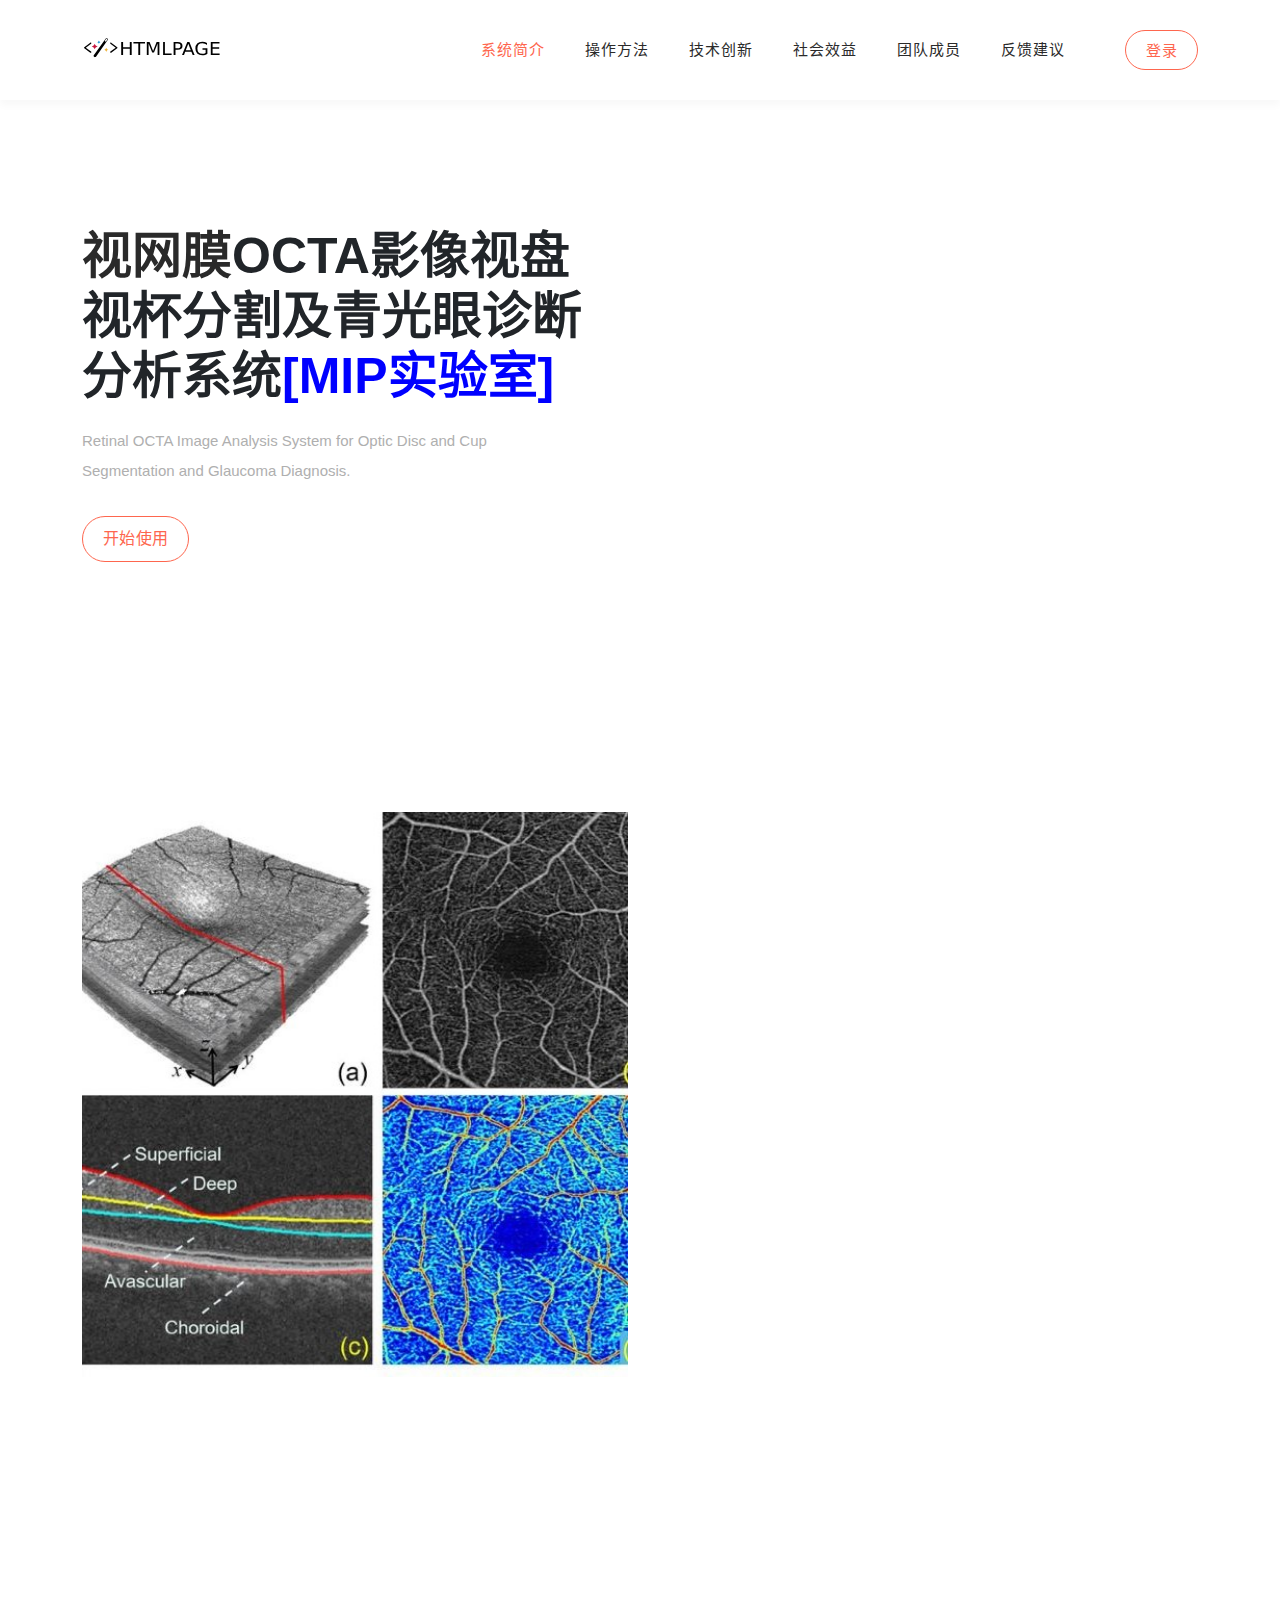
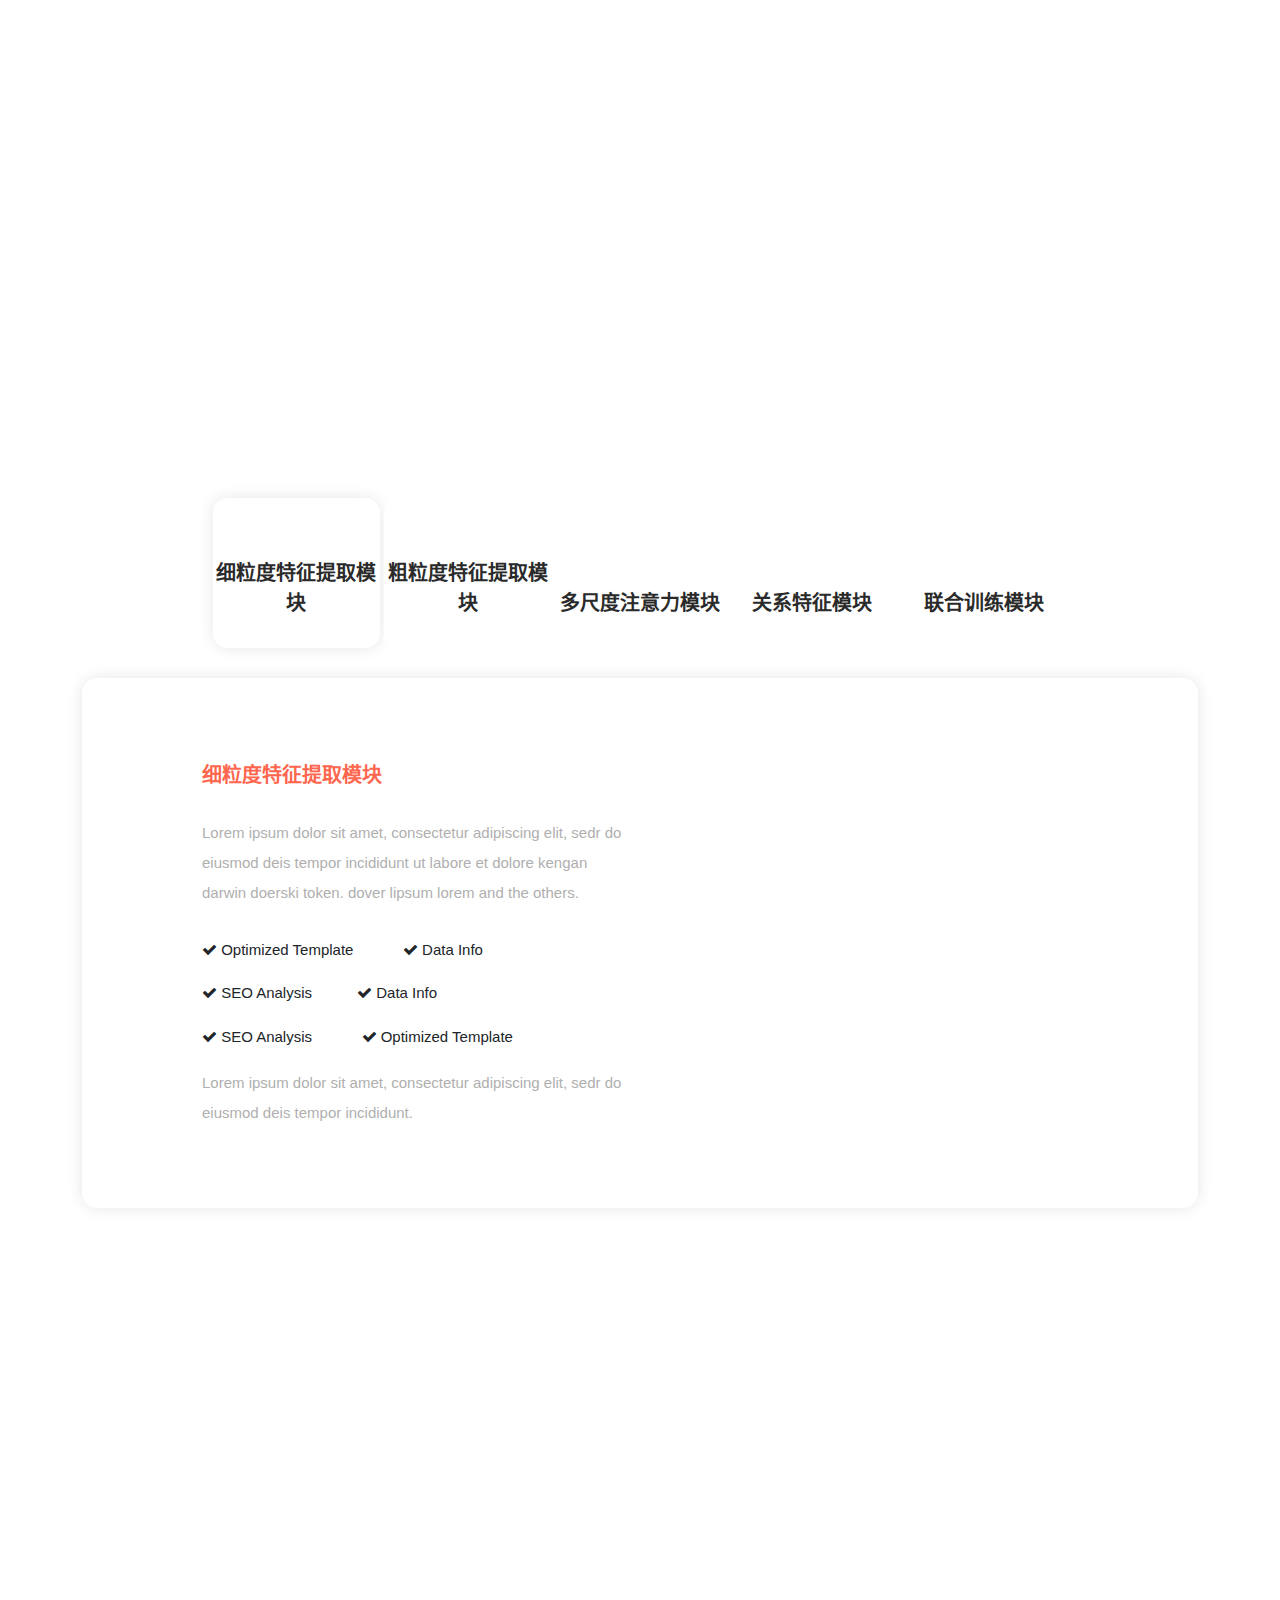
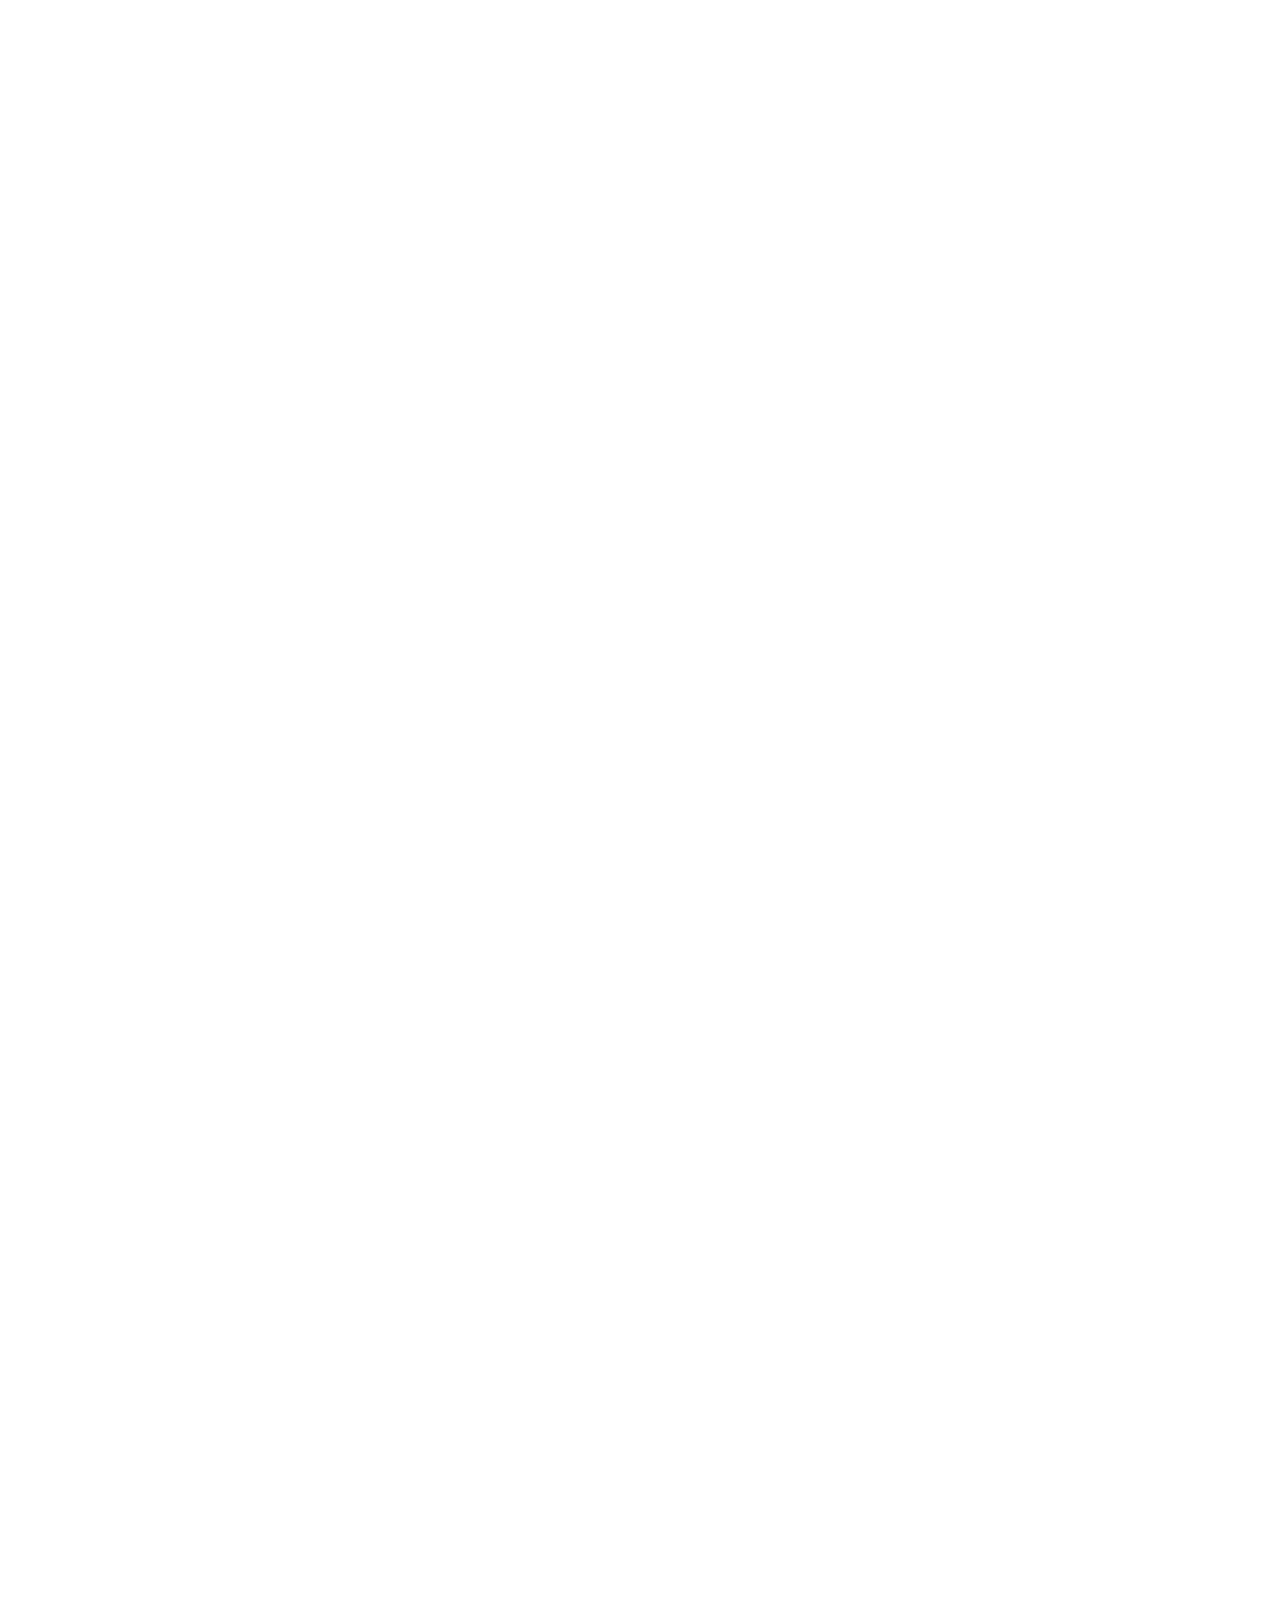
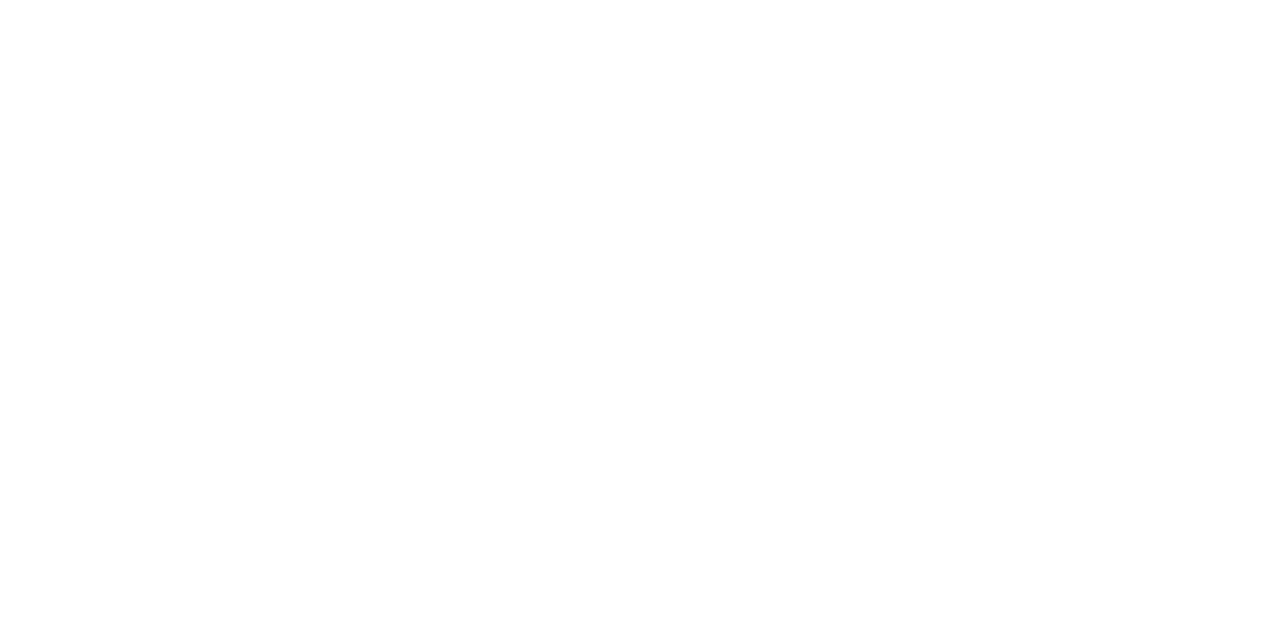
==== index.html @ 8d4969fc "Update index.html" ====
<!doctype html>
<html lang="zh-CN">

  <head>
    <meta charset="utf-8">
    <title>[MIP实验室]</title>
    <link rel="shortcut icon" href="https://htmlpage.cn/favicon.png">
    <style>
      @font-face {
        font-family: Unicons;
        src: url(fonts/Unicons.woff2) format("woff2"), url(fonts/Unicons.woff) format("woff");
        font-weight: 400;
        font-style: normal;
        font-display: block
      }

      @font-face {
        font-family: Custom;
        src: url(fonts/Custom.woff2) format("woff2"), url(fonts/Custom.woff) format("woff");
      }

      .img-mask.mask-1 img {
        -webkit-mask-image: url(img/blob.svg) !important;
        mask-image: url(img/blob.svg) !important;
      }

      .img-mask.mask-2 img {
        -webkit-mask-image: url(img/hex.svg) !important;
        mask-image: url(img/hex.svg) !important;
      }

      .img-mask.mask-3 img {
        -webkit-mask-image: url(img/blob2.svg) !important;
        mask-image: url(img/blob2.svg) !important;
      }
    </style>
    <link rel="stylesheet" href="./css/user-style.css">
  </head>

  <body>

    <body>
      <div>
        <!-- Bootstrap core CSS -->
        <link href="css/bootstrap.min.css" rel="stylesheet" /><!-- Additional CSS Files -->
        <link rel="stylesheet" href="css/fontawesome.css" />
        <link rel="stylesheet" href="css/htmlpage-digimedia-v2.css" />
        <link rel="stylesheet" href="css/animated.css" />
        <link rel="stylesheet" href="css/owl.css" /><!-- ***** Header Area Start ***** -->
        <header data-wow-duration="0.75s" data-wow-delay="0s" class="header-area header-sticky wow slideInDown">
          <div class="container">
            <div class="row">
              <div class="col-12">
                <nav class="main-nav">
                  <!-- ***** Logo Start ***** --><a href="index.html" class="logo"><img src="img/logo-small-svg.svg" alt="医学图像处理" /></a><!-- ***** Logo End ***** -->
                  <!-- ***** Menu Start ***** -->
                  <ul class="nav">
                    <li class="scroll-to-section"><a href="#top" class="active">系统简介</a></li>
                    <li class="scroll-to-section"><a href="#about">操作方法</a></li>
                    <li class="scroll-to-section"><a href="#services">技术创新</a></li>
                    <li class="scroll-to-section"><a href="#portfolio">社会效益</a></li>
                    <li class="scroll-to-section"><a href="#blog">团队成员</a></li>
                    <li class="scroll-to-section"><a href="#contact">反馈建议</a></li>
                    <li class="scroll-to-section">
                      <div class="border-first-button"><a href="#contact">登录</a></div>
                    </li>
                  </ul><a class="menu-trigger"><span>Menu</span></a><!-- ***** Menu End ***** -->
                </nav>
              </div>
            </div>
          </div>
        </header><!-- ***** Header Area End ***** -->
        <div id="top" data-wow-duration="1s" data-wow-delay="0.5s" class="main-banner wow fadeIn">
          <div class="container">
            <div class="row">
              <div class="col-lg-12">
                <div class="row">
                  <div class="col-lg-6 align-self-center">
                    <div data-wow-duration="1s" data-wow-delay="1s" class="left-content show-up header-text wow fadeInLeft">
                      <div class="row">
                        <div class="col-lg-12">
                          <h2>视网膜<span id="iic399j" draggable="true" lang="EN-US" class="c65290">OCTA</span><span id="iubdmb" class="c65308">影像视盘视杯分割及青光眼诊断分析系统<font color="#0000FF">[MIP实验室]</font></span></h2>
                          <p>Retinal OCTA Image Analysis System for Optic Disc and Cup Segmentation and Glaucoma Diagnosis.</p>
                        </div>
                        <div class="col-lg-12">
                          <div class="border-first-button scroll-to-section"><a href="#contact">开始使用</a></div>
                        </div>
                      </div>
                    </div>
                  </div>
                  <div class="col-lg-6">
                    <div data-wow-duration="1s" data-wow-delay="0.5s" class="right-image wow fadeInRight"><img src="https://template-1253409072.cos.ap-guangzhou.myqcloud.com/user-upload-images/4576/645.png" alt="" /></div>
                  </div>
                </div>
              </div>
            </div>
          </div>
        </div>
        <div id="about" class="about section">
          <div class="container">
            <div class="row">
              <div class="col-lg-12">
                <div class="row">
                  <div class="col-lg-6">
                    <div data-wow-duration="1s" data-wow-delay="0.5s" class="about-left-image wow fadeInLeft"><img src="/img/octa.jpg" alt="" /></div>
                  </div>
                  <div data-wow-duration="1s" data-wow-delay="0.5s" class="col-lg-6 align-self-center wow fadeInRight">
                    <div class="about-right-content">
                      <div class="section-heading">
                        <h6>About OCTA</h6>
                        <h4>什么是 <font color="#fe664e">OCTA？</font>
                        </h4>
                        <div class="line-dec"></div>
                      </div>
                      <p>OCTA（光学相干断层扫描血管成像）是一种高分辨率成像技术，用于观察眼部或其他组织的微血管网络。它基于光学相干断层扫描（OCT）技术，通过测量反射光信号的幅度和速度，生成高质量的血管影像，可帮助医生诊断眼部疾病和监测血管病变。</p>
                      <div class="row">
                        <div class="col-lg-4 col-sm-4"></div>
                      </div>
                    </div>
                  </div>
                </div>
              </div>
            </div>
          </div>
        </div>
        <div class="about section">
          <div class="container">
            <div class="row">
              <div class="col-lg-12">
                <div class="row">
                  <div class="col-lg-6">
                    <div data-wow-duration="1s" data-wow-delay="0.5s" class="about-left-image wow fadeInLeft"><img src="https://template-1253409072.cos.ap-guangzhou.myqcloud.com/user-upload-images/4576/2020111614594618.jpg" alt="" /></div>
                  </div>
                  <div data-wow-duration="1s" data-wow-delay="0.5s" class="col-lg-6 align-self-center wow fadeInRight">
                    <div class="about-right-content">
                      <div class="section-heading">
                        <h6>ABOUT GLAUCOMA DIAGNOSIS</h6>
                        <h4></h4>
                        <h4 id="im456s-2" draggable="false" class="gjs-selected">青光眼的危害是什么？</h4>
                        <div class="line-dec"></div>
                      </div>
                      <p>青光眼是一种眼内压升高导致的眼部疾病，可损害视神经，引起视力逐渐丧失。它通常没有明显症状，但如果不及时治疗，可能导致永久性视力损害甚至失明。</p>
                      <div class="row">
                        <div class="col-lg-4 col-sm-4">
                          <div data-wow-duration="1s" data-wow-delay="0s" class="skill-item first-skill-item wow fadeIn">
                            <div data-percentage="90" class="progress"><span class="progress-left"><span class="progress-bar"></span></span><span class="progress-right"><span class="progress-bar"></span></span>
                              <div class="progress-value">
                                <div>
                                  90%<br /><span>视神经损害</span></div>
                              </div>
                            </div>
                          </div>
                        </div>
                        <div class="col-lg-4 col-sm-4">
                          <div data-wow-duration="1s" data-wow-delay="0s" class="skill-item second-skill-item wow fadeIn">
                            <div data-percentage="80" class="progress"><span class="progress-right"><span class="progress-bar"></span></span><span class="progress-left"><span class="progress-bar"></span></span>
                              <div class="progress-value">
                                <div>
                                  80%<br /><span>视野缩小</span></div>
                              </div>
                            </div>
                          </div>
                        </div>
                        <div class="col-lg-4 col-sm-4">
                          <div data-wow-duration="1s" data-wow-delay="0s" class="skill-item third-skill-item wow fadeIn">
                            <div data-percentage="80" class="progress"><span class="progress-left"><span class="progress-bar"></span></span><span class="progress-right"><span class="progress-bar"></span></span>
                              <div class="progress-value">
                                <div>
                                  80%<br /><span>失明</span></div>
                              </div>
                            </div>
                          </div>
                        </div>
                      </div>
                    </div>
                  </div>
                </div>
              </div>
            </div>
          </div>
        </div>
        <div id="services" class="services section">
          <div class="container">
            <div class="row">
              <div class="col-lg-12">
                <div data-wow-duration="1s" data-wow-delay="0.5s" class="section-heading wow fadeInDown">
                  <h6>Project Benefits</h6>
                  <h4>
                    <font color="#111010">系统组成</font>
                  </h4>
                  <div class="line-dec"></div>
                </div>
              </div>
              <div class="col-lg-12">
                <div class="naccs">
                  <div class="grid">
                    <div class="row">
                      <div class="col-lg-12">
                        <div class="menu">
                          <div class="first-thumb active">
                            <div class="thumb"><span class="icon"><img src="images/service-icon-01.png" alt=""/></span>
                              细粒度特征提取模块
                            </div>
                          </div>
                          <div>
                            <div class="thumb"><span class="icon"><img src="images/service-icon-02.png" alt=""/></span>
                              粗粒度特征提取模块
                            </div>
                          </div>
                          <div>
                            <div class="thumb"><span class="icon"><img src="images/service-icon-03.png" alt=""/></span>
                              多尺度注意力模块
                            </div>
                          </div>
                          <div>
                            <div class="thumb"><span class="icon"><img src="images/service-icon-04.png" alt=""/></span>
                              关系特征模块
                            </div>
                          </div>
                          <div class="last-thumb">
                            <div class="thumb"><span class="icon"><img src="images/service-icon-01.png" alt=""/></span>
                              联合训练模块
                            </div>
                          </div>
                        </div>
                      </div>
                      <div class="col-lg-12">
                        <ul class="nacc">
                          <li class="active">
                            <div>
                              <div class="thumb">
                                <div class="row">
                                  <div class="col-lg-6 align-self-center">
                                    <div class="left-text">
                                      <h4>细粒度特征提取模块</h4>
                                      <p>Lorem ipsum dolor sit amet, consectetur adipiscing elit, sedr do eiusmod deis tempor incididunt ut labore et dolore kengan darwin doerski token.
                                        dover lipsum lorem and the others.</p>
                                      <div class="ticks-list"><span><i class="fa fa-check"></i> Optimized Template</span> <span><i class="fa fa-check"></i> Data Info</span> <span><i class="fa fa-check"></i> SEO Analysis</span><span><i class="fa fa-check"></i> Data Info</span> <span><i class="fa fa-check"></i> SEO Analysis</span> <span><i class="fa fa-check"></i> Optimized Template</span></div>
                                      <p>Lorem ipsum dolor sit amet, consectetur adipiscing elit, sedr do eiusmod deis tempor incididunt.</p>
                                    </div>
                                  </div>
                                  <div class="col-lg-6 align-self-center">
                                    <div class="right-image"><img src="images/services-image.jpg" alt="" /></div>
                                  </div>
                                </div>
                              </div>
                            </div>
                          </li>
                          <li>
                            <div>
                              <div class="thumb">
                                <div class="row">
                                  <div class="col-lg-6 align-self-center">
                                    <div class="left-text">
                                      <h4>粗粒度特征提取模块</h4>
                                      <p>Lorem ipsum dolor sit amet, consectetur adipiscing elit, sedr do eiusmod deis tempor incididunt ut labore et dolore kengan darwin doerski token.
                                        dover lipsum lorem and the others.</p>
                                      <div class="ticks-list"><span><i class="fa fa-check"></i> Optimized Template</span> <span><i class="fa fa-check"></i> Data Info</span> <span><i class="fa fa-check"></i> SEO Analysis</span><span><i class="fa fa-check"></i> Data Info</span> <span><i class="fa fa-check"></i> SEO Analysis</span> <span><i class="fa fa-check"></i> Optimized Template</span></div>
                                      <p>Lorem ipsum dolor sit amet, consectetur adipiscing elit, sedr do eiusmod deis tempor incididunt.</p>
                                    </div>
                                  </div>
                                  <div class="col-lg-6 align-self-center">
                                    <div class="right-image"><img src="images/services-image-02.jpg" alt="" /></div>
                                  </div>
                                </div>
                              </div>
                            </div>
                          </li>
                          <li>
                            <div>
                              <div class="thumb">
                                <div class="row">
                                  <div class="col-lg-6 align-self-center">
                                    <div class="left-text">
                                      <h4>多尺度注意力模块</h4>
                                      <p>Lorem ipsum dolor sit amet, consectetur adipiscing elit, sedr do eiusmod deis tempor incididunt ut labore et dolore kengan darwin doerski token.
                                        dover lipsum lorem and the others.</p>
                                      <div class="ticks-list"><span><i class="fa fa-check"></i> Optimized Template</span> <span><i class="fa fa-check"></i> Data Info</span> <span><i class="fa fa-check"></i> SEO Analysis</span><span><i class="fa fa-check"></i> Data Info</span> <span><i class="fa fa-check"></i> SEO Analysis</span> <span><i class="fa fa-check"></i> Optimized Template</span></div>
                                      <p>Lorem ipsum dolor sit amet, consectetur adipiscing elit, sedr do eiusmod deis tempor incididunt.</p>
                                    </div>
                                  </div>
                                  <div class="col-lg-6 align-self-center">
                                    <div class="right-image"><img src="images/services-image-03.jpg" alt="" /></div>
                                  </div>
                                </div>
                              </div>
                            </div>
                          </li>
                          <li>
                            <div>
                              <div class="thumb">
                                <div class="row">
                                  <div class="col-lg-6 align-self-center">
                                    <div class="left-text">
                                      <h4>关系特征模块</h4>
                                      <p>Lorem ipsum dolor sit amet, consectetur adipiscing elit, sedr do eiusmod deis tempor incididunt ut labore et dolore kengan darwin doerski token.
                                        dover lipsum lorem and the others.</p>
                                      <div class="ticks-list"><span><i class="fa fa-check"></i> Optimized Template</span> <span><i class="fa fa-check"></i> Data Info</span> <span><i class="fa fa-check"></i> SEO Analysis</span><span><i class="fa fa-check"></i> Data Info</span> <span><i class="fa fa-check"></i> SEO Analysis</span> <span><i class="fa fa-check"></i> Optimized Template</span></div>
                                      <p>Lorem ipsum dolor sit amet, consectetur adipiscing elit, sedr do eiusmod deis tempor incididunt.</p>
                                    </div>
                                  </div>
                                  <div class="col-lg-6 align-self-center">
                                    <div class="right-image"><img src="images/services-image-04.jpg" alt="" /></div>
                                  </div>
                                </div>
                              </div>
                            </div>
                          </li>
                          <li>
                            <div>
                              <div class="thumb">
                                <div class="row">
                                  <div class="col-lg-6 align-self-center">
                                    <div class="left-text">
                                      <h4>Enjoy &amp; Travel</h4>
                                      <p>Lorem ipsum dolor sit amet, consectetur adipiscing elit, sedr do eiusmod deis tempor incididunt ut labore et dolore kengan darwin doerski token.
                                        dover lipsum lorem and the others.</p>
                                      <div class="ticks-list"><span><i class="fa fa-check"></i> Optimized Template</span> <span><i class="fa fa-check"></i> Data Info</span> <span><i class="fa fa-check"></i> SEO Analysis</span><span><i class="fa fa-check"></i> Data Info</span> <span><i class="fa fa-check"></i> SEO Analysis</span> <span><i class="fa fa-check"></i> Optimized Template</span></div>
                                      <p>Lorem ipsum dolor sit amet, consectetur adipiscing elit, sedr do eiusmod deis tempor incididunt.</p>
                                    </div>
                                  </div>
                                  <div class="col-lg-6 align-self-center">
                                    <div class="right-image"><img src="images/services-image.jpg" alt="" /></div>
                                  </div>
                                </div>
                              </div>
                            </div>
                          </li>
                        </ul>
                      </div>
                    </div>
                  </div>
                </div>
              </div>
            </div>
          </div>
        </div>
        <div id="free-quote" class="free-quote">
          <div class="container">
            <div class="row">
              <div class="col-lg-4 offset-lg-4">
                <div data-wow-duration="1s" data-wow-delay="0.3s" class="section-heading wow fadeIn">
                  <h6>Start testing</h6>
                  <h4>开始检测</h4>
                  <div class="line-dec"></div>
                </div>
              </div>
              <div data-wow-duration="1s" data-wow-delay="0.8s" class="col-lg-8 offset-lg-2 wow fadeIn">
                <form id="search" action="#" method="GET">
                  <div class="row">
                    <div class="col-lg-4 col-sm-4">
                      <fieldset><input type="web" name="web" placeholder="Your website URL..." autocomplete="on" required class="website" /></fieldset>
                    </div>
                    <div class="col-lg-4 col-sm-4">
                      <fieldset></fieldset>
                    </div>
                    <div class="col-lg-4 col-sm-4">
                      <fieldset><button type="submit" class="main-button">确定</button></fieldset>
                    </div>
                  </div>
                </form>
              </div>
            </div>
          </div>
        </div>
        <div id="blog" class="blog">
          <div class="container">
            <div class="row">
              <div data-wow-duration="1s" data-wow-delay="0.3s" class="col-lg-4 offset-lg-4 wow fadeInDown">
                <div class="section-heading">
                  <h6>Project Outcomes:</h6>
                  <h4>项目成果</h4>
                  <h4></h4>
                  <div class="line-dec"></div>
                </div>
              </div>
              <div data-wow-duration="1s" data-wow-delay="0.3s" class="col-lg-6 show-up wow fadeInUp">
                <div class="blog-post">
                  <div class="thumb"><a href="#"><img src="images/blog-post-01.jpg" alt="" /></a></div>
                  <div class="down-content"><span class="category">最佳案例</span><span class="date">03 August 2021</span><a href="#">
                      <h4>Lorem Ipsum Dolor Sit Amet, Consectetur Adelore
                        Eiusmod Tempor Incididunt</h4>
                    </a>
                    <p>Lorem ipsum dolor sit amet, consectetur adipiscing elit, sed doers itii eiumod deis tempor incididunt ut labore.</p><span class="author"><img src="images/author-post.jpg" alt=""/>By: Andrea Mentuzi</span>
                    <div class="border-first-button"><a href="#">了解更多</a></div>
                  </div>
                </div>
              </div>
              <div data-wow-duration="1s" data-wow-delay="0.3s" class="col-lg-6 wow fadeInUp">
                <div class="blog-posts">
                  <div class="row">
                    <div class="col-lg-12">
                      <div class="post-item">
                        <div class="thumb"><a href="#"><img src="images/blog-post-02.jpg" alt="" /></a></div>
                        <div class="right-content"><span class="category">论文</span><span class="date">24 September 2021</span><a href="#">
                            <h4> Fei Ma; Shengbo Wang; Cuixia Dai; Fumin Qi; Jing Meng，A new retinal OCT‐angiography diabetic retinopathy dataset for segmentation and DR grading，Journal of Biophotonics（SCI二区），DOI: 10.1002/jbio.202300052，2023.11 </h4>
                          </a>
                          <p>Lorem ipsum dolor sit amet, cocteturi adipiscing eliterski.</p>
                        </div>
                      </div>
                    </div>
                    <div class="col-lg-12">
                      <div class="post-item">
                        <div class="thumb"><a href="#"><img src="images/blog-post-03.jpg" alt="" /></a></div>
                        <div class="right-content"><span class="category">发明专利</span><span class="date">24 September 2021</span><a href="#">
                            <h4>一种基于标签块和像素空间加权的二值化分割方法，马飞;王升波;李颖;孟静;赵景秀;张元科;程荣花，申请(专利)号：CN202211206973.1</h4>
                          </a>
                          <p>Lorem ipsum dolor sit amet, cocteturi adipiscing eliterski.</p>
                        </div>
                      </div>
                    </div>
                    <div class="col-lg-12">
                      <div class="post-item last-post-item">
                        <div class="thumb"><a href="#"><img src="images/blog-post-04.jpg" alt="" /></a></div>
                        <div class="right-content"><span class="category">软著</span><span class="date">24 September 2021</span><a href="#">
                            <h4>(1)	DR图像管理系统，李思恩，王升波，马飞，登记号：2023SR0830643</h4>
                          </a>
                          <p>Lorem ipsum dolor sit amet, cocteturi adipiscing eliterski.</p>
                        </div>
                      </div>
                    </div>
                  </div>
                </div>
              </div>
            </div>
          </div>
        </div>
        <div id="contact" class="contact-us section">
          <div class="container">
            <div class="row">
              <div class="col-lg-6 offset-lg-3">
                <div data-wow-duration="1s" data-wow-delay="0.5s" class="section-heading wow fadeIn">
                  <h6>Contact Us</h6>
                  <h4>加入我们</h4>
                  <div class="line-dec"></div>
                </div>
              </div>
              <div data-wow-duration="0.5s" data-wow-delay="0.25s" class="col-lg-12 wow fadeInUp">
                <form id="contact-2" action="" method="post">
                  <div class="row">
                    <div class="col-lg-12">
                      <div class="contact-dec"><img src="images/contact-dec-v2.png" alt="" /></div>
                    </div>
                    <div class="col-lg-5">
                      <div id="map" class="c62412">

                      </div>
                    </div>
                    <div class="col-lg-7">
                      <div class="fill-form">
                        <div class="row">
                          <div class="col-lg-4">
                            <div class="info-post">
                              <div class="icon"><img src="images/phone-icon.png" alt="" /><a href="#">010-020-0340</a></div>
                            </div>
                          </div>
                          <div class="col-lg-4">
                            <div class="info-post">
                              <div class="icon"><img src="images/email-icon.png" alt="" /><a href="#">our@email.com</a></div>
                            </div>
                          </div>
                          <div class="col-lg-4">
                            <div class="info-post">
                              <div class="icon"><img src="images/location-icon.png" alt="" /><a href="#">123 Rio de Janeiro</a></div>
                            </div>
                          </div>
                          <div class="col-lg-6">
                            <fieldset><input type="name" name="name" id="name" placeholder="Name" autocomplete="on" required /></fieldset>
                            <fieldset><input type="text" name="email" id="email" pattern="[^ @]*@[^ @]*" placeholder="Your Email" required /></fieldset>
                            <fieldset><input type="subject" name="subject" id="subject" placeholder="Subject" autocomplete="on" /></fieldset>
                          </div>
                          <div class="col-lg-6">
                            <fieldset><textarea name="message" type="text" id="message" placeholder="Message" required class="form-control"></textarea></fieldset>
                          </div>
                          <div class="col-lg-12">
                            <fieldset><button type="submit" id="form-submit" class="main-button">Send Message Now</button></fieldset>
                          </div>
                        </div>
                      </div>
                    </div>
                  </div>
                </form>
              </div>
            </div>
          </div>
        </div>
        <footer>
          <div class="container">
            <div class="row">
              <div class="col-lg-12">
                <p>版权所有©曲阜师范大学<br /></p>
              </div>
            </div>
          </div>
        </footer><!-- Scripts -->
        <script src="https://template-1253409072.cos.ap-guangzhou.myqcloud.com/html-template/htmlpage_568_digimedia/vendor/jquery/jquery.min.js"></script>
        <script src="js/bootstrap.bundle.min.js"></script>
        <script src="js/owl-carousel.js"></script>
        <script src="js/animation.js"></script>
        <script src="js/imagesloaded.js"></script>
        <script src="js/custom.js"></script>
        <script type="text/javascript" src="https://api.map.baidu.com/api?type=webgl&v=1.0&ak=E7Alnx3LcTI1QE3dHSxmlzGXI6RzBUUv"></script>
        <script type="text/javascript">
          setTimeout(() => {
            // GL版命名空间为BMapGL
            // 按住鼠标右键，修改倾斜角和角度
            if (window.BMapGL) {
              var map = new BMapGL.Map("map"); // 创建Map实例
              map.centerAndZoom(new BMapGL.Point(116.280190, 40.049191), 19); // 初始化地图,设置中心点坐标和地图级别
              map.enableScrollWheelZoom(true); //开启鼠标滚轮缩放
              map.setHeading(64.5);
              map.setTilt(73);
            }
          }, 2000)
        </script>
      </div>
    </body>
  </body>
  <html>
---- css/user-style.css ----
* {
    box-sizing: border-box;
}

body {
    margin: 0;
}

* {
    box-sizing: border-box;
}

body {
    margin-top: 0px;
    margin-right: 0px;
    margin-bottom: 0px;
    margin-left: 0px;
    font-family: -apple-system, BlinkMacSystemFont, "Segoe UI", Roboto, "Helvetica Neue", Arial, sans-serif, "Apple Color Emoji", "Segoe UI Emoji", "Segoe UI Symbol";
    font-size: 16px;
}

.fdb-block .text-h1, .fdb-block h1 {
    font-size: 1.75rem;
    margin-bottom: 0.5em;
    margin-top: 0.3em;
    font-weight: 400;
}

.fdb-block .text-h2, .fdb-block h2 {
    font-size: 1rem;
    margin-bottom: 0.5em;
    margin-top: 0.3em;
    font-weight: 400;
}

.fdb-block .text-h3, .fdb-block h3 {
    font-size: 0.875rem;
    margin-bottom: 0.5em;
    margin-top: 0.3em;
    font-weight: 400;
}

.progress-list .progressbar.line {
    height: 8px;
    background-color: rgb(244, 244, 244);
}

.footer-1 .media-container-row {
    padding-top: 10px;
    padding-right: 0px;
    padding-bottom: 10px;
    padding-left: 0px;
    width: 100%;
    color: rgb(122, 122, 122);
}

.footer-1 a {
    color: rgb(255, 255, 255);
    text-decoration-line: none;
    text-decoration-thickness: initial;
    text-decoration-style: initial;
    text-decoration-color: initial;
}

p {
    display: block;
    margin-block-start: 1em;
    margin-block-end: 1em;
    margin-inline-start: 0px;
    margin-inline-end: 0px;
}

.footer-1 .mbr-text {
    font-size: 14px;
    font-family: -apple-system, BlinkMacSystemFont, "Helvetica Neue", Helvetica, Roboto, Arial, "PingFang SC", "Hiragino Sans GB", "Microsoft Yahei", "Microsoft Jhenghei", sans-serif;
}

header {
    background-color: rgb(255, 255, 255);
}

header .navbar-nav a.nav-link {
    color: rgb(119, 119, 119);
}

header .navbar-nav a.nav-link:hover {
    color: rgb(82, 139, 255);
}

header .navbar-nav .active a.nav-link {
    color: rgb(68, 68, 68);
}

header .navbar-toggler-icon {
    background-image: url("data:image/svg+xml;charset=utf8,%3Csvg viewBox='0 0 30 30' xmlns='http://www.w3.org/2000/svg'%3E%3Cpath stroke='rgba(0, 0, 0, 0.5)' stroke-width='2' stroke-linecap='round' stroke-miterlimit='10' d='M4 7h22M4 15h22M4 23h22'/%3E%3C/svg%3E");
}

header.bg-dark .navbar-nav a.nav-link {
    color: rgb(220, 220, 220);
}

header.bg-dark .navbar-nav a.nav-link:hover {
    color: rgb(82, 139, 255);
}

header.bg-dark .navbar-nav .active a.nav-link {
    color: rgb(255, 255, 255);
}

header.bg-dark .navbar-toggler-icon {
    background-image: url("data:image/svg+xml;charset=utf8,%3Csvg viewBox='0 0 32 32' xmlns='http://www.w3.org/2000/svg'%3E%3Cpath stroke='#fff' stroke-width='2' stroke-linecap='round' stroke-miterlimit='10' d='M4 8h24M4 16h24M4 24h24'/%3E%3C/svg%3E");
}

header + header {
    border-top-width: 1px;
    border-top-style: solid;
    border-top-color: rgb(238, 238, 238);
}

#header:not(.sticky-header) #logo a {
    opacity: 0;
    pointer-events: none;
}

.c62412 {
    width: 100%;
    height: 100%;
    overflow-x: hidden;
    overflow-y: hidden;
    margin-top: 0px;
    margin-right: 0px;
    margin-bottom: 0px;
    margin-left: 0px;
    font-family: 微软雅黑;
}

.c65290 {
    color: rgb(33, 37, 41);
    font-family: Roboto, sans-serif;
    text-align: var(--bs-body-text-align);
}

.c65308 {
    color: rgb(33, 37, 41);
    font-family: Roboto, sans-serif;
    text-align: var(--bs-body-text-align);
}
---- css/htmlpage-digimedia-v2.css ----
/*

htmlpage.cn 568 DigiMedia

https://htmlpage.cn/tm-568-digimedia

*/

/* ---------------------------------------------
Table of contents
------------------------------------------------
01. font & reset css
02. reset
03. global styles
04. header
05. banner
06. features
07. testimonials
08. contact
09. footer
10. preloader
11. search
12. portfolio

--------------------------------------------- */
/* 
---------------------------------------------
font & reset css
--------------------------------------------- 
*/
/* 
---------------------------------------------
reset
--------------------------------------------- 
*/
html, body, div, span, applet, object, iframe, h1, h2, h3, h4, h5, h6, p, blockquote, div
pre, a, abbr, acronym, address, big, cite, code, del, dfn, em, font, img, ins, kbd, q,
s, samp, small, strike, strong, sub, sup, tt, var, b, u, i, center, dl, dt, dd, ol, ul, li,
figure, header, nav, section, article, aside, footer, figcaption {
  margin: 0;
  padding: 0;
  border: 0;
  outline: 0;
}

/* clear fix */
.grid:after {
  content: '';
  display: block;
  clear: both;
}

/* ---- .grid-item ---- */

.grid-sizer,
.grid-item {
  width: 50%;
}

.grid-item {
  float: left;
}

.grid-item img {
  display: block;
  max-width: 100%;
}

.clearfix:after {
  content: ".";
  display: block;
  clear: both;
  visibility: hidden;
  line-height: 0;
  height: 0;
}

.clearfix {
  display: inline-block;
}

html[xmlns] .clearfix {
  display: block;
}

* html .clearfix {
  height: 1%;
}

ul, li {
  padding: 0;
  margin: 0;
  list-style: none;
}

header, nav, section, article, aside, footer, hgroup {
  display: block;
}

* {
  box-sizing: border-box;
}

html, body {
  font-family: 'Poppins', sans-serif;
  font-weight: 400;
  background-color: #fff;
  -ms-text-size-adjust: 100%;
  -webkit-font-smoothing: antialiased;
  -moz-osx-font-smoothing: grayscale;
}

a {
  text-decoration: none !important;
}

h1, h2, h3, h4, h5, h6 {
  margin-top: 0px;
  margin-bottom: 0px;
}

ul {
  margin-bottom: 0px;
}

p {
  font-size: 15px;
  line-height: 30px;
  font-weight: 300;
  color: #afafaf;
}

img {
  width: 100%;
  overflow: hidden;
}

/* 
---------------------------------------------
global styles
--------------------------------------------- 
*/
html,
body {
  background: #fff;
  font-family: 'Poppins', sans-serif;
}

::selection {
  background: #fe664e;
  color: #fff !important;
}

::-moz-selection {
  background: #fe664e;
  color: #fff !important;
}

@media (max-width: 991px) {
  html, body {
    overflow-x: hidden;
  }
  .mobile-top-fix {
    margin-top: 30px;
    margin-bottom: 0px;
  }
  .mobile-bottom-fix {
    margin-bottom: 30px;
  }
  .mobile-bottom-fix-big {
    margin-bottom: 60px;
  }
}

.page-section {
  margin-top: 120px;
}

.section-heading {
  position: relative;
  z-index: 2;
}


.section-heading h6 {
  font-size: 15px;
  font-weight: 700;
  color: #fe664e;
  text-transform: uppercase;
  margin-bottom: 15px;
}

.section-heading h4 {
  color: #2a2a2a;
  font-size: 35px;
  font-weight: 700;
  text-transform: capitalize;
  margin-bottom: 25px;
}

.section-heading h4 em {
  font-style: normal;
  color: #fe664e;
}

.section-heading .line-dec {
  width: 50px;
  height: 2px;
  background-color: #fe664e;
}

.border-first-button a {
  display: inline-block !important;
  padding: 10px 20px !important;
  color: #fe664e !important;
  border: 1px solid #fe664e !important;
  border-radius: 23px;
  font-weight: 500 !important;
  letter-spacing: 0.3px !important;
  transition: all .5s;
}

.border-first-button a:hover {
  background-color: #fe664e;
  color: #fff !important;
}



/* 
---------------------------------------------
header
--------------------------------------------- 
*/

.pre-header {
  background-color: #efefef;
  height: 60px;
  padding: 15px 0px;
}

.pre-header ul li {
  display: inline-block;
}

.pre-header ul.info li {
  margin-right: 45px;
}

.pre-header ul.info li a {
  color: #afafaf;
  font-size: 14px;
  transition: all .3s;
}

.pre-header ul.info li a:hover {
  color: #fe664e;
}

.pre-header ul.info li a i {
  font-size: 18px;
  margin-right: 8px;
}

.pre-header ul.social-media {
  text-align: right;
}

.pre-header ul.social-media li {
  margin-left: 5px;
}

.pre-header ul.social-media li a {
  background-color: #afafaf;
  color: #fff;
  display: inline-block;
  width: 30px;
  height: 30px;
  line-height: 30px;
  text-align: center;
  border-radius: 50%;
  font-size: 14px;
  transition: all .3s;
}

.pre-header ul.social-media li a:hover {
  background-color: #fe664e;
}

.background-header {
  background-color: #fff!important;
  height: 80px!important;
  position: fixed!important;
  top: 0px;
  left: 0px;
  right: 0px;
  box-shadow: 0px 5px 8px rgba(0,0,0,0.03);
}

.background-header .logo,
.background-header .main-nav .nav li a {
  color: #fff;
}

.background-header .main-nav .nav li:hover a {
  color: #fe664e;
}

.background-header .nav li a.active {
  position: relative;
  color: #fff;
}

.background-header .nav li a.active:after {
  position: absolute;
  width: 100%;
  height: 1px;
  background-color: #fe664e;
  content: '';
  left: 50%;
  bottom: -20px;
  transform: translateX(-50%);
}

.background-header .nav li:last-child a.active:after {
  background-color: transparent;
}

.header-area {
  background-color: #fff;
  box-shadow: 0px 5px 8px rgba(0,0,0,0.03);
  position: absolute;
  left: 0px;
  right: 0px;
  z-index: 100;
  height: 100px;
  -webkit-transition: all .5s ease 0s;
  -moz-transition: all .5s ease 0s;
  -o-transition: all .5s ease 0s;
  transition: all .5s ease 0s;
}

.header-area .main-nav {
  min-height: 80px;
  background: transparent;
}

.header-area .main-nav .logo {
  float: left;
  -webkit-transition: all 0.3s ease 0s;
  -moz-transition: all 0.3s ease 0s;
  -o-transition: all 0.3s ease 0s;
  transition: all 0.3s ease 0s;
}

.header-area .main-nav .logo {
    float: left;
    -webkit-transition: all 0.3s ease 0s;
    -moz-transition: all 0.3s ease 0s;
    -o-transition: all 0.3s ease 0s;
    transition: all 0.3s ease 0s;
}
.header-area .main-nav .logo img{
  margin-top: 36px;
}

.background-header .main-nav .logo {
  line-height: 80px;
}

.background-header .main-nav .nav {
  margin-top: 20px !important;
}

.header-area .main-nav .nav {
  float: right;
  margin-top: 30px;
  margin-right: 0px;
  background-color: transparent;
  -webkit-transition: all 0.3s ease 0s;
  -moz-transition: all 0.3s ease 0s;
  -o-transition: all 0.3s ease 0s;
  transition: all 0.3s ease 0s;
  position: relative;
  z-index: 999;
}

.header-area .main-nav .nav li {
  padding-left: 20px;
  padding-right: 20px;
}

.header-area .main-nav .nav li:last-child {
  padding-right: 0px;
  padding-left: 40px;
}

.header-area .main-nav .nav li:last-child a ,
.background-header .main-nav .nav li:last-child a {
  padding: 0px 20px !important;
  font-weight: 400;
}

.header-area .main-nav .nav li:last-child a:hover ,
.background-header .main-nav .nav li:last-child a:hover {
  color: #fff !important;
}

.header-area .main-nav .nav li a {
  display: block;
  font-weight: 500;
  font-size: 15px;
  color: #2a2a2a;
  text-transform: capitalize;
  -webkit-transition: all 0.3s ease 0s;
  -moz-transition: all 0.3s ease 0s;
  -o-transition: all 0.3s ease 0s;
  transition: all 0.3s ease 0s;
  height: 40px;
  line-height: 40px;
  border: transparent;
  letter-spacing: 1px;
}

.header-area .main-nav .nav li:hover a,
.header-area .main-nav .nav li a.active {
  color: #fe664e!important;
}

.background-header .main-nav .nav li:hover a,
.background-header .main-nav .nav li a.active {
  color: #fe664e!important;
  opacity: 1;
}

.header-area .main-nav .nav li.submenu {
  position: relative;
  padding-right: 30px;
}

.header-area .main-nav .nav li.submenu:after {
  font-family: FontAwesome;
  content: "\f107";
  font-size: 12px;
  color: #2a2a2a;
  position: absolute;
  right: 18px;
  top: 12px;
}

.background-header .main-nav .nav li.submenu:after {
  color: #2a2a2a;
}

.header-area .main-nav .nav li.submenu ul {
  position: absolute;
  width: 200px;
  box-shadow: 0 2px 28px 0 rgba(0, 0, 0, 0.06);
  overflow: hidden;
  top: 50px;
  opacity: 0;
  transform: translateY(+2em);
  visibility: hidden;
  z-index: -1;
  transition: all 0.3s ease-in-out 0s, visibility 0s linear 0.3s, z-index 0s linear 0.01s;
}

.header-area .main-nav .nav li.submenu ul li {
  margin-left: 0px;
  padding-left: 0px;
  padding-right: 0px;
}

.header-area .main-nav .nav li.submenu ul li a {
  opacity: 1;
  display: block;
  background: #f7f7f7;
  color: #2a2a2a!important;
  padding-left: 20px;
  height: 40px;
  line-height: 40px;
  -webkit-transition: all 0.3s ease 0s;
  -moz-transition: all 0.3s ease 0s;
  -o-transition: all 0.3s ease 0s;
  transition: all 0.3s ease 0s;
  position: relative;
  font-size: 13px;
  font-weight: 400;
  border-bottom: 1px solid #eee;
}

.header-area .main-nav .nav li.submenu ul li a:hover {
  background: #fff;
  color: #fe664e!important;
  padding-left: 25px;
}

.header-area .main-nav .nav li.submenu ul li a:hover:before {
  width: 3px;
}

.header-area .main-nav .nav li.submenu:hover ul {
  visibility: visible;
  opacity: 1;
  z-index: 1;
  transform: translateY(0%);
  transition-delay: 0s, 0s, 0.3s;
}

.header-area .main-nav .menu-trigger {
  cursor: pointer;
  display: block;
  position: absolute;
  top: 33px;
  width: 32px;
  height: 40px;
  text-indent: -9999em;
  z-index: 99;
  right: 40px;
  display: none;
}

.background-header .main-nav .menu-trigger {
  top: 23px;
}

.header-area .main-nav .menu-trigger span,
.header-area .main-nav .menu-trigger span:before,
.header-area .main-nav .menu-trigger span:after {
  -moz-transition: all 0.4s;
  -o-transition: all 0.4s;
  -webkit-transition: all 0.4s;
  transition: all 0.4s;
  background-color: #2a2a2a;
  display: block;
  position: absolute;
  width: 30px;
  height: 2px;
  left: 0;
}

.background-header .main-nav .menu-trigger span,
.background-header .main-nav .menu-trigger span:before,
.background-header .main-nav .menu-trigger span:after {
  background-color: #2a2a2a;
}

.header-area .main-nav .menu-trigger span:before,
.header-area .main-nav .menu-trigger span:after {
  -moz-transition: all 0.4s;
  -o-transition: all 0.4s;
  -webkit-transition: all 0.4s;
  transition: all 0.4s;
  background-color: #2a2a2a;
  display: block;
  position: absolute;
  width: 30px;
  height: 2px;
  left: 0;
  width: 75%;
}

.background-header .main-nav .menu-trigger span:before,
.background-header .main-nav .menu-trigger span:after {
  background-color: #2a2a2a;
}

.header-area .main-nav .menu-trigger span:before,
.header-area .main-nav .menu-trigger span:after {
  content: "";
}

.header-area .main-nav .menu-trigger span {
  top: 16px;
}

.header-area .main-nav .menu-trigger span:before {
  -moz-transform-origin: 33% 100%;
  -ms-transform-origin: 33% 100%;
  -webkit-transform-origin: 33% 100%;
  transform-origin: 33% 100%;
  top: -10px;
  z-index: 10;
}

.header-area .main-nav .menu-trigger span:after {
  -moz-transform-origin: 33% 0;
  -ms-transform-origin: 33% 0;
  -webkit-transform-origin: 33% 0;
  transform-origin: 33% 0;
  top: 10px;
}

.header-area .main-nav .menu-trigger.active span,
.header-area .main-nav .menu-trigger.active span:before,
.header-area .main-nav .menu-trigger.active span:after {
  background-color: transparent;
  width: 100%;
}

.header-area .main-nav .menu-trigger.active span:before {
  -moz-transform: translateY(6px) translateX(1px) rotate(45deg);
  -ms-transform: translateY(6px) translateX(1px) rotate(45deg);
  -webkit-transform: translateY(6px) translateX(1px) rotate(45deg);
  transform: translateY(6px) translateX(1px) rotate(45deg);
  background-color: #2a2a2a;
}

.background-header .main-nav .menu-trigger.active span:before {
  background-color: #2a2a2a;
}

.header-area .main-nav .menu-trigger.active span:after {
  -moz-transform: translateY(-6px) translateX(1px) rotate(-45deg);
  -ms-transform: translateY(-6px) translateX(1px) rotate(-45deg);
  -webkit-transform: translateY(-6px) translateX(1px) rotate(-45deg);
  transform: translateY(-6px) translateX(1px) rotate(-45deg);
  background-color: #2a2a2a;
}

.background-header .main-nav .menu-trigger.active span:after {
  background-color: #2a2a2a;
}

.header-area.header-sticky {
  min-height: 80px;
}

.header-area .nav {
  margin-top: 30px;
}

.header-area.header-sticky .nav li a.active {
  color: #fe664e;
}

@media (max-width: 1200px) {
  .header-area .main-nav .nav li {
    padding-left: 12px;
    padding-right: 12px;
  }
  .header-area .main-nav:before {
    display: none;
  }
}

@media (max-width: 992px) {
  .header-area .main-nav .nav li:last-child  ,
  .background-header .main-nav .nav li:last-child {
    display: none;
  }
  .header-area .main-nav .nav li:nth-child(6),
  .background-header .main-nav .nav li:nth-child(6) {
    padding-right: 0px;
  }
  .background-header .nav li a.active:after {
    display: none;
  }
}

@media (max-width: 767px) {
  .pre-header ul.info li:last-child {
    display: none;
  }
  .background-header .main-nav .nav {
    margin-top: 80px !important;
  }
  .header-area .main-nav .logo {
    color: #1e1e1e;
  }
  .header-area.header-sticky .nav li a:hover,
  .header-area.header-sticky .nav li a.active {
    color: #fe664e!important;
    opacity: 1;
  }
  .header-area.header-sticky .nav li.search-icon a {
    width: 100%;
  }
  .header-area {
    background-color: #fff;
    padding: 0px 15px;
    height: 100px;
    box-shadow: none;
    text-align: center;
    box-shadow: 0px 5px 8px rgba(0,0,0,0.03);
  }
  .header-area .container {
    padding: 0px;
  }
  .header-area .logo {
    margin-left: 30px;
  }
  .header-area .menu-trigger {
    display: block !important;
  }
  .header-area .main-nav {
    overflow: hidden;
  }
  .header-area .main-nav .nav {
    float: none;
    width: 100%;
    display: none;
    -webkit-transition: all 0s ease 0s;
    -moz-transition: all 0s ease 0s;
    -o-transition: all 0s ease 0s;
    transition: all 0s ease 0s;
    margin-left: 0px;
  }
  .background-header .nav {
    margin-top: 80px;
  }
  .header-area .main-nav .nav li:first-child {
    border-top: 1px solid #eee;
  }
  .header-area.header-sticky .nav {
    margin-top: 100px;
  }
  .header-area .main-nav .nav li {
    width: 100%;
    background: #fff;
    border-bottom: 1px solid #e7e7e7;
    padding-left: 0px !important;
    padding-right: 0px !important;
  }
  .header-area .main-nav .nav li a {
    height: 50px !important;
    line-height: 50px !important;
    padding: 0px !important;
    border: none !important;
    background: #f7f7f7 !important;
    color: #191a20 !important;
  }
  .header-area .main-nav .nav li a:hover {
    background: #eee !important;
    color: #fe664e!important;
  }
  .header-area .main-nav .nav li.submenu ul {
    position: relative;
    visibility: inherit;
    opacity: 1;
    z-index: 1;
    transform: translateY(0%);
    transition-delay: 0s, 0s, 0.3s;
    top: 0px;
    width: 100%;
    box-shadow: none;
    height: 0px;
  }
  .header-area .main-nav .nav li.submenu ul li a {
    font-size: 12px;
    font-weight: 400;
  }
  .header-area .main-nav .nav li.submenu ul li a:hover:before {
    width: 0px;
  }
  .header-area .main-nav .nav li.submenu ul.active {
    height: auto !important;
  }
  .header-area .main-nav .nav li.submenu:after {
    color: #3B566E;
    right: 25px;
    font-size: 14px;
    top: 15px;
  }
  .header-area .main-nav .nav li.submenu:hover ul, .header-area .main-nav .nav li.submenu:focus ul {
    height: 0px;
  }
}

@media (min-width: 767px) {
  .header-area .main-nav .nav {
    display: flex !important;
  }
}

/* 
---------------------------------------------
preloader
--------------------------------------------- 
*/

.js-preloader {
    position: fixed;
    top: 0;
    left: 0;
    right: 0;
    bottom: 0;
    background-color: #fff;
    display: -webkit-box;
    display: flex;
    -webkit-box-align: center;
    align-items: center;
    -webkit-box-pack: center;
    justify-content: center;
    opacity: 1;
    visibility: visible;
    z-index: 9999;
    -webkit-transition: opacity 0.25s ease;
    transition: opacity 0.25s ease;
}

.js-preloader.loaded {
    opacity: 0;
    visibility: hidden;
    pointer-events: none;
}

@-webkit-keyframes dot {
    50% {
        -webkit-transform: translateX(96px);
        transform: translateX(96px);
    }
}

@keyframes dot {
    50% {
        -webkit-transform: translateX(96px);
        transform: translateX(96px);
    }
}

@-webkit-keyframes dots {
    50% {
        -webkit-transform: translateX(-31px);
        transform: translateX(-31px);
    }
}

@keyframes dots {
    50% {
        -webkit-transform: translateX(-31px);
        transform: translateX(-31px);
    }
}

.preloader-inner {
    position: relative;
    width: 142px;
    height: 40px;
    background: #fff;
}

.preloader-inner .dot {
    position: absolute;
    width: 16px;
    height: 16px;
    top: 12px;
    left: 15px;
    background: #fe664e;
    border-radius: 50%;
    -webkit-transform: translateX(0);
    transform: translateX(0);
    -webkit-animation: dot 2.8s infinite;
    animation: dot 2.8s infinite;
}

.preloader-inner .dots {
    -webkit-transform: translateX(0);
    transform: translateX(0);
    margin-top: 12px;
    margin-left: 31px;
    -webkit-animation: dots 2.8s infinite;
    animation: dots 2.8s infinite;
}

.preloader-inner .dots span {
    display: block;
    float: left;
    width: 16px;
    height: 16px;
    margin-left: 16px;
    background: #fe664e;
    border-radius: 50%;
}



/* 
---------------------------------------------
Banner Style
--------------------------------------------- 
*/

.main-banner {
  background-repeat: no-repeat;
  background-position: center center;
  background-size: cover;
  padding: 226px 0px 120px 0px;
  position: relative;
  overflow: hidden;
}

.main-banner:after {
  content: '';
  background-image: url(../images/slider-left-dec.jpg);
  background-repeat: no-repeat;
  position: absolute;
  left: 0;
  top: 60px;
  width: 262px;
  height: 625px;
  z-index: 1;
}

.main-banner:before {
  content: '';
  background-image: url(../images/slider-right-dec.jpg);
  background-repeat: no-repeat;
  position: absolute;
  right: 0;
  top: 60px;
  width: 1159px;
  height: 797px;
  z-index: -1;
}

.main-banner .left-content {
  margin-right: 15px;
}

.main-banner .left-content h6 {
  text-transform: capitalize;
  font-size: 20px;
  font-weight: 700;
  color: #fe664e;
  margin-bottom: 15px;
  text-transform: uppercase;
}

.main-banner .left-content h2 {
  z-index: 2;
  position: relative;
  font-weight: 700;
  font-size: 50px;
  color: #2a2a2a;
  margin-bottom: 20px;
}

.main-banner .left-content p {
  margin-bottom: 30px;
  margin-right: 45px;
}

.main-banner .right-image {
  text-align: right;
  position: relative;
  z-index: 20;
}

.main-banner .right-image img {
  max-width: 593px;
}



/* 
---------------------------------------------
About Style
--------------------------------------------- 
*/

#about {
  padding-top: 130px;
}

.about-left-image img {
  margin-right: 45px;
}

.about-right-content p {
  margin-top: 30px;
  margin-bottom: 45px;
}

.skills-content {
  position: relative;
  z-index: 1;
  margin-top: -50px;
  background-color: #f5f5f5;
  border-bottom-right-radius: 50px;
  border-bottom-left-radius: 50px;
  padding: 110px 0px 50px 0px;
}

.skill-item {
  text-align: center;
}

.progress {
  width: 150px;
  height: 150px;
  line-height: 150px;
  background: none;
  margin: 0 auto;
  box-shadow: none;
  position: relative;
}
.progress:after {
  content: "";
  width: 100%;
  height: 100%;
  border-radius: 50%;
  border: 5px solid #fff;
  position: absolute;
  top: 0;
  left: 0;
}
.progress > span {
  width: 50%;
  height: 100%;
  overflow: hidden;
  position: absolute;
  top: 0;
  z-index: 1;
}
.progress .progress-left {
  left: 0;
}
.progress .progress-bar {
  width: 100%;
  height: 100%;
  background: none;
  border-width: 5px;
  border-style: solid;
  position: absolute;
  top: 0;
  border-color: #fd6a54;
}

.first-skill-item .progress .progress-bar {
  border-color: #fe664e;
}

.second-skill-item .progress .progress-bar {
  border-color: #726ae3;
}

.third-skill-item .progress .progress-bar {
  border-color: #f58b56;
}

.progress .progress-left .progress-bar {
  left: 100%;
  border-top-right-radius: 75px;
  border-bottom-right-radius: 75px;
  border-left: 0;
  -webkit-transform-origin: center left;
  transform-origin: center left;
}
.progress .progress-right {
  right: 0;
}
.progress .progress-right .progress-bar {
  left: -100%;
  border-top-left-radius: 75px;
  border-bottom-left-radius: 75px;
  border-right: 0;
  -webkit-transform-origin: center right;
  transform-origin: center right;
}
.progress .progress-value {
  text-align: center;
  color: #2a2a2a;
  display: flex;
  width: 100%;
  border-radius: 50%;
  font-size: 35px;
  text-align: center;
  line-height: 25px;
  align-items: center;
  justify-content: center;
  height: 100%;
  font-weight: 700;
}
.progress .progress-value div {
  margin-top: 10px;
}
.progress .progress-value span {
  font-size: 18px;
  text-transform: none;
  color: #afafaf;
  font-weight: 300;
}

/* This for loop creates the  necessary css animation names 
Due to the split circle of progress-left and progress right, we must use the animations on each side. 
*/
.progress[data-percentage="10"] .progress-right .progress-bar {
  animation: loading-1 1.5s linear forwards;
}
.progress[data-percentage="10"] .progress-left .progress-bar {
  animation: 0;
}

.progress[data-percentage="20"] .progress-right .progress-bar {
  animation: loading-2 1.5s linear forwards;
}
.progress[data-percentage="20"] .progress-left .progress-bar {
  animation: 0;
}

.progress[data-percentage="30"] .progress-right .progress-bar {
  animation: loading-3 1.5s linear forwards;
}
.progress[data-percentage="30"] .progress-left .progress-bar {
  animation: 0;
}

.progress[data-percentage="40"] .progress-right .progress-bar {
  animation: loading-4 1.5s linear forwards;
}
.progress[data-percentage="40"] .progress-left .progress-bar {
  animation: 0;
}

.progress[data-percentage="50"] .progress-right .progress-bar {
  animation: loading-5 1.5s linear forwards;
}
.progress[data-percentage="50"] .progress-left .progress-bar {
  animation: 0;
}

.progress[data-percentage="60"] .progress-right .progress-bar {
  animation: loading-5 1.5s linear forwards;
}
.progress[data-percentage="60"] .progress-left .progress-bar {
  animation: loading-1 1.5s linear forwards 1.5s;
}

.progress[data-percentage="70"] .progress-right .progress-bar {
  animation: loading-5 1.5s linear forwards;
}
.progress[data-percentage="70"] .progress-left .progress-bar {
  animation: loading-2 1.5s linear forwards 1.5s;
}

.progress[data-percentage="80"] .progress-right .progress-bar {
  animation: loading-5 1.5s linear forwards;
}
.progress[data-percentage="80"] .progress-left .progress-bar {
  animation: loading-3 1.5s linear forwards 1.5s;
}

.progress[data-percentage="90"] .progress-right .progress-bar {
  animation: loading-5 1.5s linear forwards;
}
.progress[data-percentage="90"] .progress-left .progress-bar {
  animation: loading-4 1.5s linear forwards 1.5s;
}

.progress[data-percentage="100"] .progress-right .progress-bar {
  animation: loading-5 1.5s linear forwards;
}
.progress[data-percentage="100"] .progress-left .progress-bar {
  animation: loading-5 1.5s linear forwards 1.5s;
}

@keyframes loading-1 {
  0% {
    -webkit-transform: rotate(0deg);
    transform: rotate(0deg);
  }
  100% {
    -webkit-transform: rotate(36);
    transform: rotate(36deg);
  }
}
@keyframes loading-2 {
  0% {
    -webkit-transform: rotate(0deg);
    transform: rotate(0deg);
  }
  100% {
    -webkit-transform: rotate(72);
    transform: rotate(72deg);
  }
}
@keyframes loading-3 {
  0% {
    -webkit-transform: rotate(0deg);
    transform: rotate(0deg);
  }
  100% {
    -webkit-transform: rotate(108);
    transform: rotate(108deg);
  }
}
@keyframes loading-4 {
  0% {
    -webkit-transform: rotate(0deg);
    transform: rotate(0deg);
  }
  100% {
    -webkit-transform: rotate(144);
    transform: rotate(144deg);
  }
}
@keyframes loading-5 {
  0% {
    -webkit-transform: rotate(0deg);
    transform: rotate(0deg);
  }
  100% {
    -webkit-transform: rotate(180);
    transform: rotate(180deg);
  }
}
.progress {
  margin-bottom: 1em;
}

/* 
---------------------------------------------
Services Style
--------------------------------------------- 
*/

.services {
  padding-top: 130px;
  position: relative;
}

.services:after {
  content: '';
  background-image: url(../images/services-left-dec.jpg);
  background-repeat: no-repeat;
  position: absolute;
  left: 0;
  top: 0px;
  width: 786px;
  height: 1217px;
  z-index: 0;
}

.services:before {
  content: '';
  background-image: url(../images/services-right-dec.jpg);
  background-repeat: no-repeat;
  position: absolute;
  right: 0;
  top: 400px;
  width: 161px;
  height: 413px;
  z-index: 0;
}

.services .section-heading {
  text-align: center;
  margin-bottom: 80px;
}

.services .section-heading .line-dec {
  margin: 0 auto;
}

.services .naccs {
  position: relative;
  z-index: 1;
}

.services .icon {
  display: block;
  text-align: center;
  margin: 0 auto;
}

.services .naccs .menu div h4 {
  color: #fff;
  font-size: 15px;
  font-weight: 400;
  width: 100%;
}

.services .icon img {
  margin-bottom: 10px;
  max-width: 60px;
  min-width: 60px;
}

.services .naccs .menu {
  text-align: center;
  margin-bottom: 30px;
}

.services .naccs .menu div {
  color: #2a2a2a;
  margin: 0px;
  width: 15%;
  font-size: 20px;
  font-weight: 700;
  display: inline-block;
  text-align: center;
  cursor: pointer;
  position: relative;
  border-radius: 15px;
  transition: 1s all cubic-bezier(0.075, 0.82, 0.165, 1);
}

.services .naccs .menu div .thumb {
  display: inline-block;
  width: 100%;
  padding: 30px 0px;
  background-color: #fff;
}

.services .naccs .menu div.active {
  box-shadow: 0px 0px 15px rgba(0,0,0,0.1);
}

.services ul.nacc {
  height: 100% !important;
  position: relative;
  min-height: 100%;
  list-style: none;
  margin: 0;
  padding: 0;
  transition: 0.5s all cubic-bezier(0.075, 0.82, 0.165, 1);
}

.services ul.nacc li {
  opacity: 0;
  transform: translateX(-50px);
  position: absolute;
  list-style: none;
  transition: 1s all cubic-bezier(0.075, 0.82, 0.165, 1);
}

.services ul.nacc li.active {
  transition-delay: 0.3s;
  position: relative;
  z-index: 2;
  opacity: 1;
  transform: translateX(0px);
  box-shadow: 0px 0px 15px rgba(0,0,0,0.1);
  background-color: #fff;
  border-radius: 15px;
  padding: 80px 120px 50px 120px;
}

.services ul.nacc li {
  width: 100%;
}

.services ul.nacc li .right-image img {
  max-width: 420px;
  float: right;
}

.services .nacc .thumb h4 {
  color: #2a2a2a;
  font-size: 20px;
  font-weight: 700;
  line-height: 35px;
  margin-bottom: 25px;
}

.services .nacc .thumb .main-white-button {
  text-align: right;
  margin-top: 40px;
}

.services .nacc .thumb .main-white-button a {
  background-color: #8d99af;
  color: #fff;
}

.services .nacc .thumb .main-white-button a i {
  background-color: #fff;
  color: #8d99af;
}

.services .left-text h4 {
  font-size: 20px;
  font-weight: 700;
  color: #fe664e !important;
}

.services .left-text p {
  margin-bottom: 30px;
}

.nacc .ticks-list span {
  display: inline-block;
  opacity: 1;
  margin-right: 45px;
  margin-bottom: 20px;
  font-size: 15px;
  font-weight: 400;
}



/* 
---------------------------------------------
Free Quote
--------------------------------------------- 
*/

.free-quote {
  background-image: url(../images/quote-bg-v2.jpg);
  background-repeat: no-repeat;
  background-position: center center;
  background-size: cover;
  padding: 120px 0px;
  text-align: center;
  position: relative;
  z-index: 2;
  margin-top: 130px;
}

.free-quote .section-heading {
  margin-bottom: 60px;
}

.free-quote .section-heading h6,
.free-quote .section-heading h4 {
  color: #fff;
}

.free-quote .section-heading .line-dec {
  margin: 0 auto;
  background-color: #fff;
}

.free-quote form {
  background-color: #fff;
  display: inline-block;
  width: 100%;
  min-height: 80px;
  border-radius: 40px;
  position: relative;
  z-index: 1;
}

.free-quote form input {
  width: 100%;
  margin-top: 20px;
  margin-left: 30px;
  color: #afafaf;
  font-weight: 400;
  font-size: 15px;
  height: 40px;
  background-color: transparent;
  border-bottom: 1px solid #eee;
  border-top: none;
  border-left: none;
  border-right: none;
  position: relative;
  z-index: 2;
  outline: none;
}

.free-quote form button {
  width: 100%;
  height: 80px;
  border-top-right-radius: 40px;
  border-bottom-right-radius: 40px;
  outline: none;
  border: none;
  margin-left: 30px;
  background-color: #fe664e;
  font-size: 15px;
  color: #fff;
}


/* 
---------------------------------------------
Portfolio
--------------------------------------------- 
*/

.our-portfolio {
  padding-top: 130px;
  overflow: hidden;
  position: relative;
}

.our-portfolio:before {
  content: '';
  background-image: url(../images/portfolio-right-dec.jpg);
  background-repeat: no-repeat;
  position: absolute;
  right: 0;
  top: 0px;
  width: 414px;
  height: 861px;
  z-index: 1;
}

.our-portfolio:after {
  content: '';
  background-image: url(../images/portfolio-left-dec.jpg);
  background-repeat: no-repeat;
  position: absolute;
  left: 0;
  top: 0px;
  width: 677px;
  height: 759px;
  z-index: 1;
}

.our-portfolio .section-heading {
  margin-bottom: 80px;
}

.our-portfolio .container-fluid {
  padding-right: 15px;
  padding-left: 15px;
  position: relative;
  z-index: 2;
}

.our-portfolio .item {
  position: relative;
  z-index: 222;
}

.portfolio-item {
  border-radius: 25px;
  box-shadow: 0px 0px 15px rgba(0,0,0,0.1);
  margin: 15px;
}

.portfolio-item .thumb {
  position: relative;
  border-radius: 50px;
}

.portfolio-item:hover .down-content h4,
.portfolio-item:hover .down-content span {
  color: #fe664e;
}

.portfolio-item .thumb img {
  border-top-right-radius: 23px;
  border-top-left-radius: 23px;
  overflow: hidden;
}

.portfolio-item .down-content {
  background-color: #fff;
  text-align: center;
  padding: 18px 0px;
  border-bottom-right-radius: 23px;
  border-bottom-left-radius: 23px;
}

.portfolio-item .down-content h4 {
  font-size: 20px;
  font-weight: 700;
  color: #2a2a2a;
  margin-bottom: 8px;
  transition: all .3s;
}

.portfolio-item .down-content span {
  font-size: 15px;
  color: #afafaf;
  transition: all .3s;
}

.our-portfolio .owl-nav {
  display: inline-block!important;
  position: absolute;
  top: -125px;
  right: 15%;
  max-width: 1320px;
}

.our-portfolio .owl-nav .owl-next {
  margin-left: 10px;
}

.our-portfolio .owl-nav span {
  width: 46px;
  height: 46px;
  display: inline-block;
  text-align: center;
  line-height: 46px;
  font-size: 30px;
  background-color: #eee;
  border-radius: 50%;
  color: #fff;
  transition: all 0.5s;
}

.our-portfolio .owl-nav span:hover {
  color: #fff;
  background-color: #fe664e;
}


/* 
---------------------------------------------
Blog
--------------------------------------------- 
*/

.blog:before {
  content: '';
  background-image: url(../images/blog-left-dec.jpg);
  background-repeat: no-repeat;
  position: absolute;
  left: 0;
  top: 0px;
  width: 961px;
  height: 1020px;
  z-index: 0;
}

.blog {
  position: relative;
  padding-top: 130px;
}

.blog .section-heading {
  text-align: center;
  margin-bottom: 80px;
}

.blog .section-heading .line-dec {
  margin: 0 auto;
}

.blog-post {
  box-shadow: 0px 0px 15px rgba(0,0,0,0.1);
  border-radius: 25px;
}

.show-up {
  position: relative;
  z-index: 200;
}

.blog-post .thumb img {
  border-top-right-radius: 23px;
  border-top-left-radius: 23px;
}

.blog-post .down-content {
  border-bottom-right-radius: 23px;
  border-bottom-left-radius: 23px;
  background-color: #fff;
  padding: 30px;
}

.blog-post .down-content span.category {
  font-size: 15px;
  color: #fff;
  padding: 8px 12px;
  background-color: #fe664e;
  border-radius: 18px;
  display: inline-block;
}

.blog-post .down-content span.date {
  font-size: 15px;
  color: #afafaf;
  text-align: right;
  float: right;
  margin-top: 4px;
}

.blog-post .down-content h4 {
  font-size: 20px;
  font-weight: 700;
  color: #2a2a2a;
  margin-top: 20px;
  margin-bottom: 20px;
  line-height: 30px;
}

.blog-post .down-content p {
  margin-bottom: 30px;
}

.blog-post .down-content span.author {
  font-size: 15px;
  color: #2a2a2a;
}

.blog-post .down-content span.author img {
  max-width: 56px;
  border-radius: 50%;
  margin-right: 15px;
}

.blog-post .down-content .border-first-button {
  display: inline-block;
  float: right;
}

.blog-posts {
  margin-left: 30px;
}

.post-item {
  margin-bottom: 62px;
}

.last-post-item {
  margin-bottom: 0px;
}

.post-item .thumb {
  display: inline-block;
  float: left;
  margin-right: 30px;
}

.post-item .thumb img {
  border-radius: 23px;
  display: inline-block;
}

.post-item .right-content {
  padding-top: 20px;
}

.post-item .right-content span.category {
  font-size: 15px;
  color: #fff;
  padding: 8px 12px;
  background-color: #fe664e;
  border-radius: 18px;
  display: inline-block;
}

.post-item .right-content span.date {
  font-size: 15px;
  color: #afafaf;
  text-align: right;
  float: right;
  margin-top: 4px;
}

.post-item .right-content h4 {
  font-size: 20px;
  font-weight: 700;
  color: #2a2a2a;
  margin-top: 20px;
  margin-bottom: 20px;
  line-height: 30px;
}


/* 
---------------------------------------------
contact
--------------------------------------------- 
*/

.contact-us {
  padding-top: 130px;
}

.contact-us .section-heading .line-dec {
  margin: 0 auto;
}

.contact-us .section-heading {
  text-align: center;
  margin-bottom: 80px;
}


form#contact:before {
  background-image: url(../images/contact-top-right-v2.png);
  position: absolute;
  right: 0;
  top: 0;
  width: 726px;
  height: 78px;
  background-repeat: no-repeat;
  content: '';
  z-index: 1;
}

.contact-dec img {
  max-width: 224px;
  position: absolute;
  right: 25px;
  top: -242px;
}

form#contact:after {
  background-image: url(../images/contact-bottom-right-v2.png);
  position: absolute;
  right: 0;
  bottom: 0;
  width: 532px;
  height: 106px;
  background-repeat: no-repeat;
  content: '';
  z-index: 1;
}

form#contact {
  box-shadow: 0px 0px 15px rgba(0,0,0,0.1);
  position: relative;
  background-color: #fff;
  border-radius: 23px;
  text-align: center;
}

form#contact #map iframe {
  border-top-left-radius: 23px;
  border-bottom-left-radius: 23px;
  margin-bottom: -7px;
  position: relative;
  z-index: 2;
}

.fill-form {
  padding: 80px 60px 80px 30px;
}

.fill-form .info-post {
  margin-bottom: 20px;
}

.fill-form .icon {
  text-align: center;
  box-shadow: 0px 0px 15px rgba(0,0,0,0.1);
  border-radius: 23px;
  padding: 25px 15px;
}

.fill-form .icon img {
  max-width: 60px;
  display: block;
  margin: 0 auto;
}

.fill-form .icon a {
  margin-top: 15px;
  display: inline-block;
  font-size: 15px;
  font-weight: 500;
  color: #2a2a2a;
  transition: all .3s;
}

.fill-form .icon:hover a {
  color: #fe664e;
}

form#contact input {
  width: 100%;
  height: 46px;
  background-color: transparent;
  border: 1px solid #eee;
  outline: none;
  font-size: 15px;
  font-weight: 300;
  color: #2a2a2a;
  padding: 0px 20px;
  border-radius: 23px;
  margin-top: 30px;
}

form#contact input::placeholder {
  color: #aaa;
}

form#contact textarea {
  width: 100%;
  min-width: 100%;
  max-width: 100%;
  max-height: 200px;
  min-height: 200px;
  height: 200px;
  border-radius: 23px;
  background-color: transparent;
  border: 1px solid #eee;
  outline: none;
  font-size: 15px;
  font-weight: 300;
  color: #2a2a2a;
  padding: 15px 20px;
  margin-top: 30px;
}

form#contact textarea::placeholder {
  color: #aaa;
}

form#contact button {
  display: inline-block;
  background-color: #fff;
  font-size: 15px;
  font-weight: 400;
  color: #fe664e;
  margin-top: 30px;
  width: 100%;
  text-transform: capitalize;
  padding: 12px 25px;
  border-radius: 23px;
  letter-spacing: 0.25px;
  border: 1px solid #fe664e;
  transition: all .3s;
  outline: none;
}

form#contact button:hover {
  background-color: #fe664e!important;
  color: #fff!important;
}

/* 
---------------------------------------------
Footer Style
--------------------------------------------- 
*/

footer {
  background-image: url(../images/footer-bg-v2.jpg);
  background-position: center center;
  background-repeat: no-repeat;
  background-size: cover;
  margin-top: 130px;
}

footer p {
  text-align: center;
  margin: 20px 0px;
  color: #fff;
}

footer p a {
  color: #fff;
  transition: all .5s;
}

/* 
---------------------------------------------
responsive
--------------------------------------------- 
*/

@media (max-width: 1200px) {
  .header-area .main-nav .logo h4 {
    font-size: 24px;
  }
  .header-area .main-nav .logo h4 img {
    max-width: 25px;
    margin-left: 0px;
  }
  .header-area .main-nav .nav li:last-child {
    padding-left: 20px;
  }
}

@media (max-width: 992px) {
  form#contact {
    overflow: hidden;
  }
  .header-area .main-nav .logo h4 {
    font-size: 20px;
  }
  .main-banner .left-content {
    margin-right: 0px;
  }
  .main-banner {
    text-align: center;
    padding: 226px 0px 30px 0px;
  }
  .main-banner:before {
    display: none;
  }
  .main-banner .right-image {
    margin: 30px auto 0px auto;
    text-align: center;
  }
  .features-item {
    margin-bottom: 45px;
  }
  .last-features-item,
  .last-skill-item {
    margin-bottom: 0px !important;
  }
  .skill-item {
    margin-bottom: 30px;
  }
  .about-left-image img {
    margin-right: 0px;
    margin-bottom: 45px;;
  }
  .services .naccs .menu div {
    font-size: 15px;
    font-weight: 500;
  }
  .service-item {
    text-align: center;
  }
  .service-item .icon {
    margin-top: 0px;
    margin-bottom: 30px;
  }
  .about-us .left-image {
    margin-right: 30px;
    margin-left: 30px;
    margin-bottom: 45px;
  }
  .blog-posts {
    margin-left: 0px;
    margin-top: 30px;
  }
  .post-item {
    margin-bottom: 70px;
  }
  .our-portfolio .owl-nav {
    display: none !important;
  }
  .contact-info {
    margin-top: 60px;
  }
  form#contact {
    padding: 45px;
  }
}

@media (max-width: 767px) {
  .header-area .main-nav .logo h4 {
    font-size: 30px;
  }
  .header-area .main-nav .logo h4 img {
    max-width: 30px;
    margin-left: 5px;
  }
  .main-banner .info-stat {
    margin-bottom: 15px;
  }
  .service-item {
    text-align: center;
    padding: 30px;
  }
  .service-item .icon {
    float: none;
    margin-right: 0px;
    margin-bottom: 15px;
  }
  .service-item .right-content {
    display: inline-block;
  }
  .services .naccs .menu div .thumb {
    padding: 5px;
  }
  .services .icon img {
    margin: 0px;
  }
  .services ul.nacc li.active {
    padding: 45px;
  }
  .services .naccs .menu div  {
    font-size: 0px;
  }
  .services ul.nacc li .right-image img {
    float: none;
  }
  .our-portfolio .section-heading,
  .about-us .section-heading,
  .about-us .about-item,
  .about-us p,
  .about-us .main-green-button {
    text-align: center;
  }
  .our-portfolio .section-heading .line-dec {
    margin: 0 auto;
  }
  .our-services .section-heading {
    margin-left: 15px;
    margin-right: 15px;
  }
  .free-quote form input {
    margin-left: 0px;
    padding: 0px 30px;
  }
  .free-quote form button {
    margin-left: 0px;
    border-bottom-left-radius: 40px;
    border-top-right-radius: 0px;
  }
  .blog-posts {
    margin-left: 0px;
    margin-top: 30px;
  }
  .post-item {
    margin-bottom: 30px;
  }
  .post-item .thumb img {
    max-width: 140px;
  }
  .post-item .right-content p {
    display: none;
  }
  .about-us .about-item {
    margin-top: 15px;
  }
  form#contact {
    padding: 30px;
  }
}
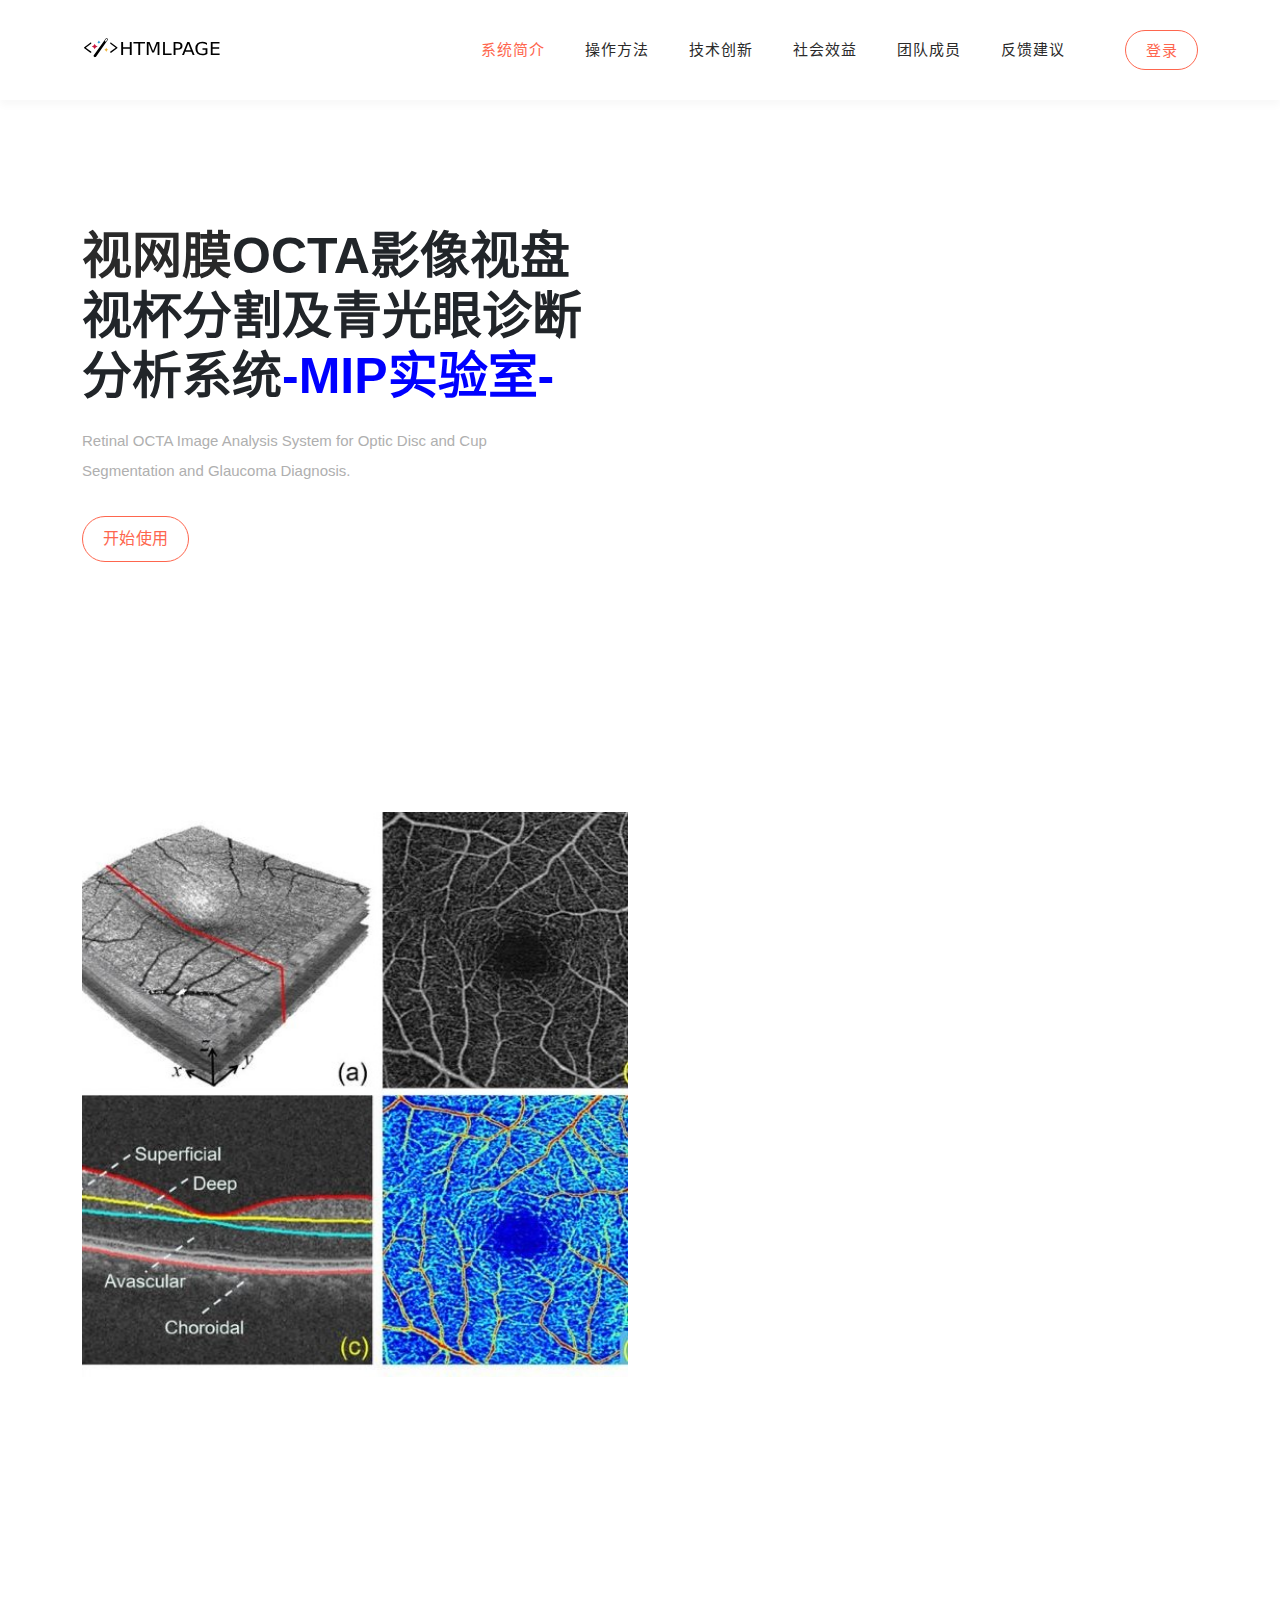
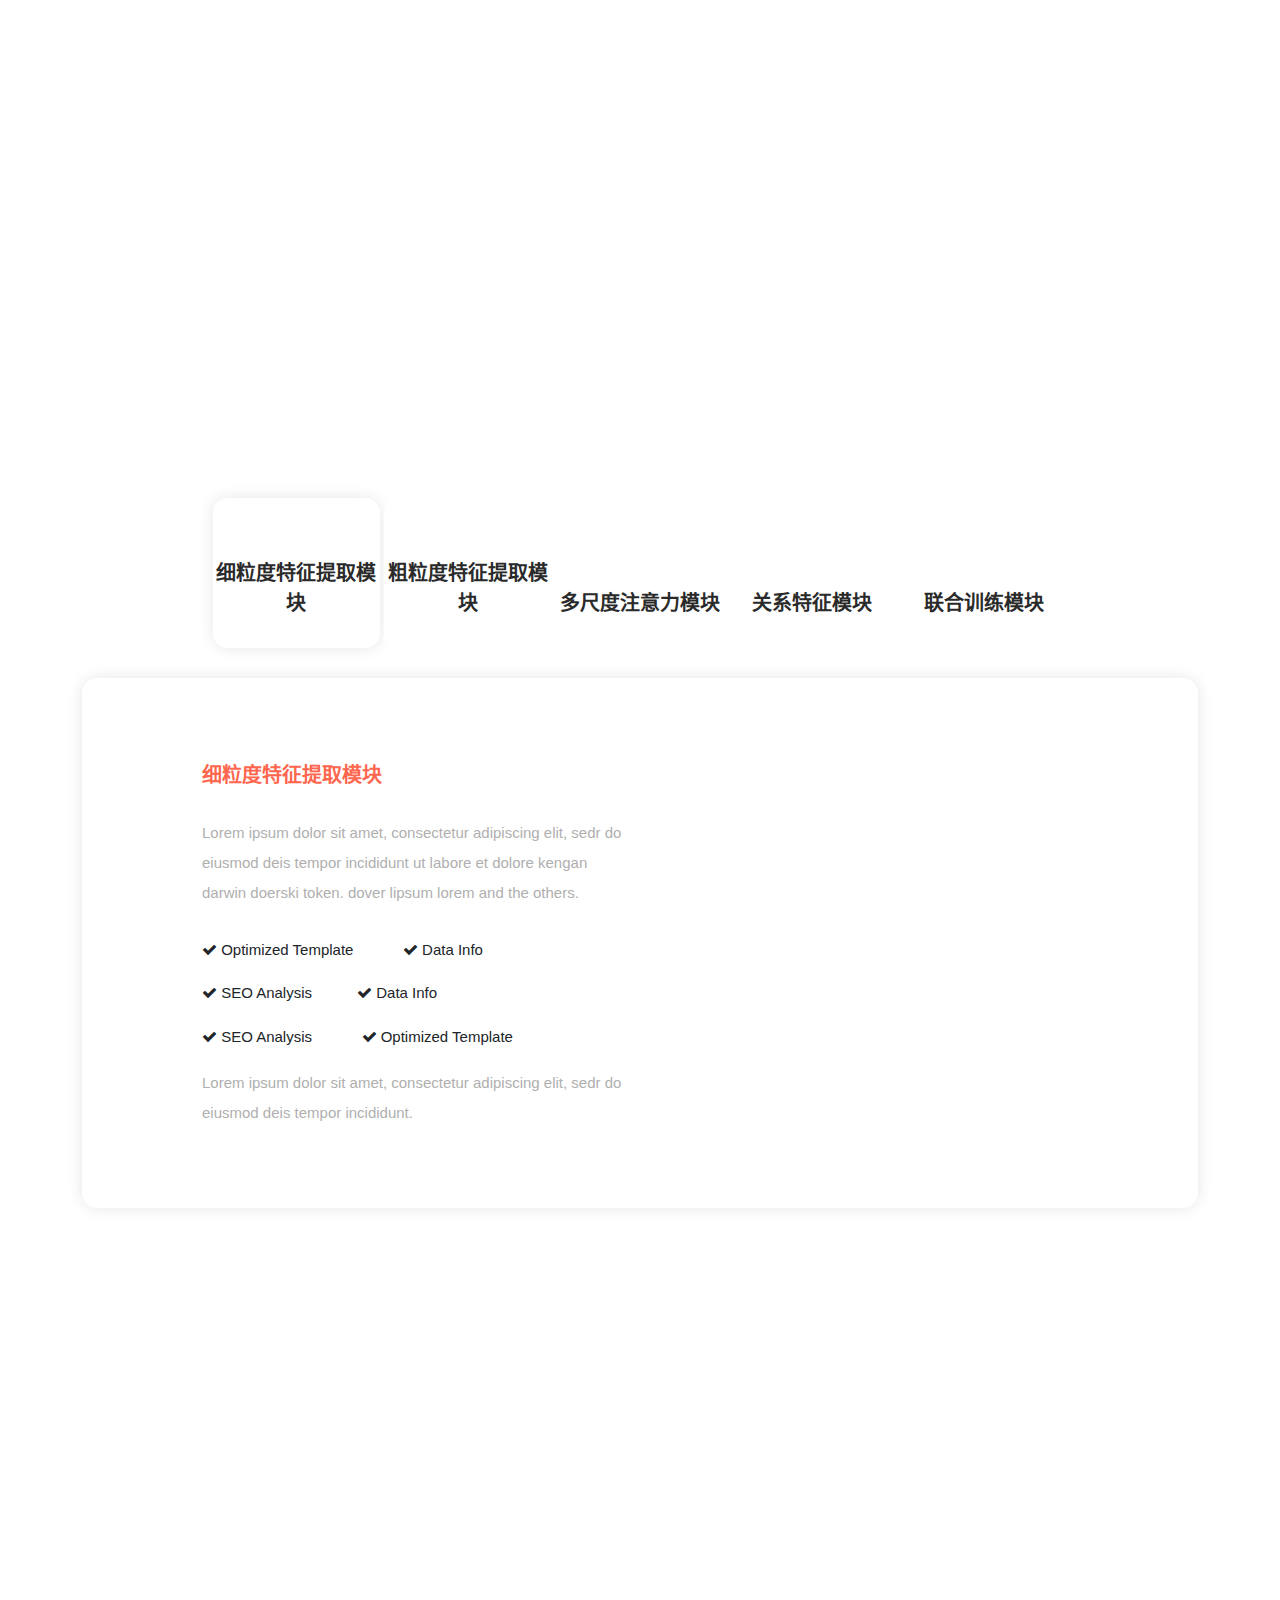
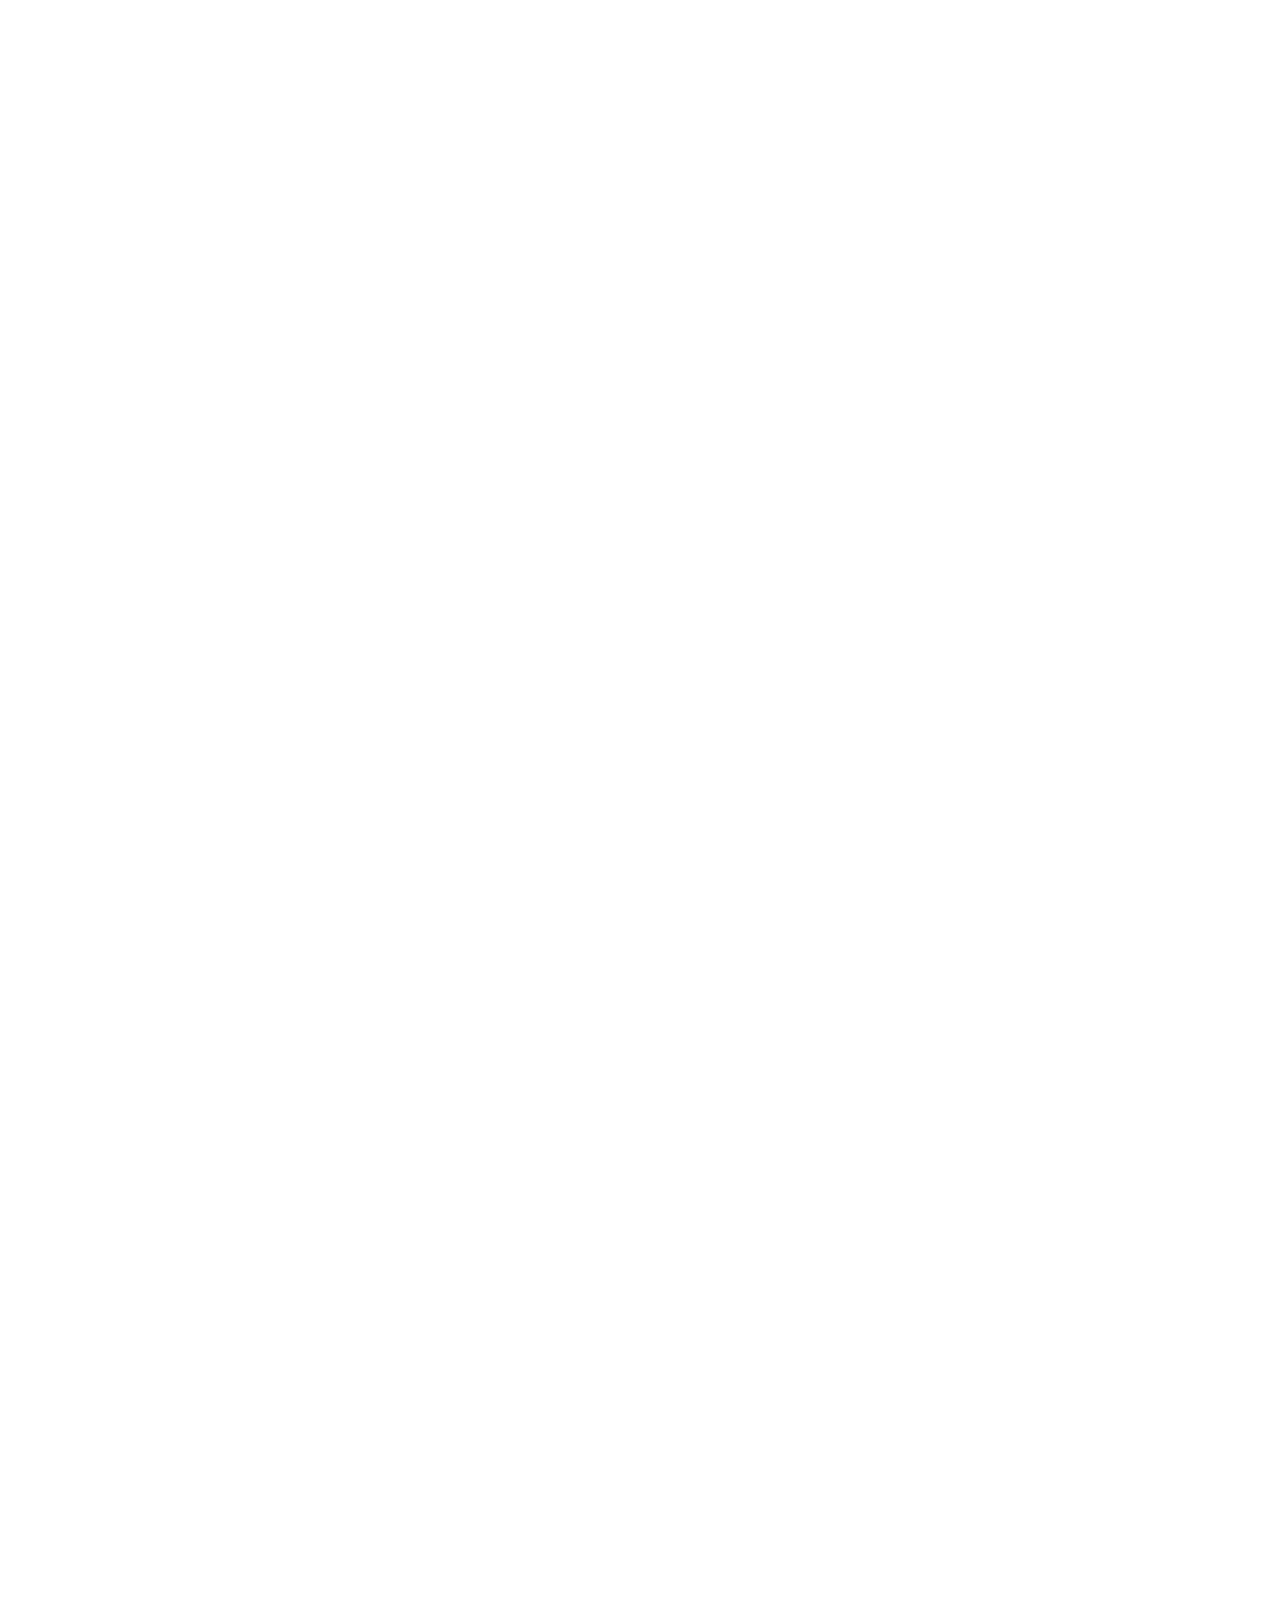
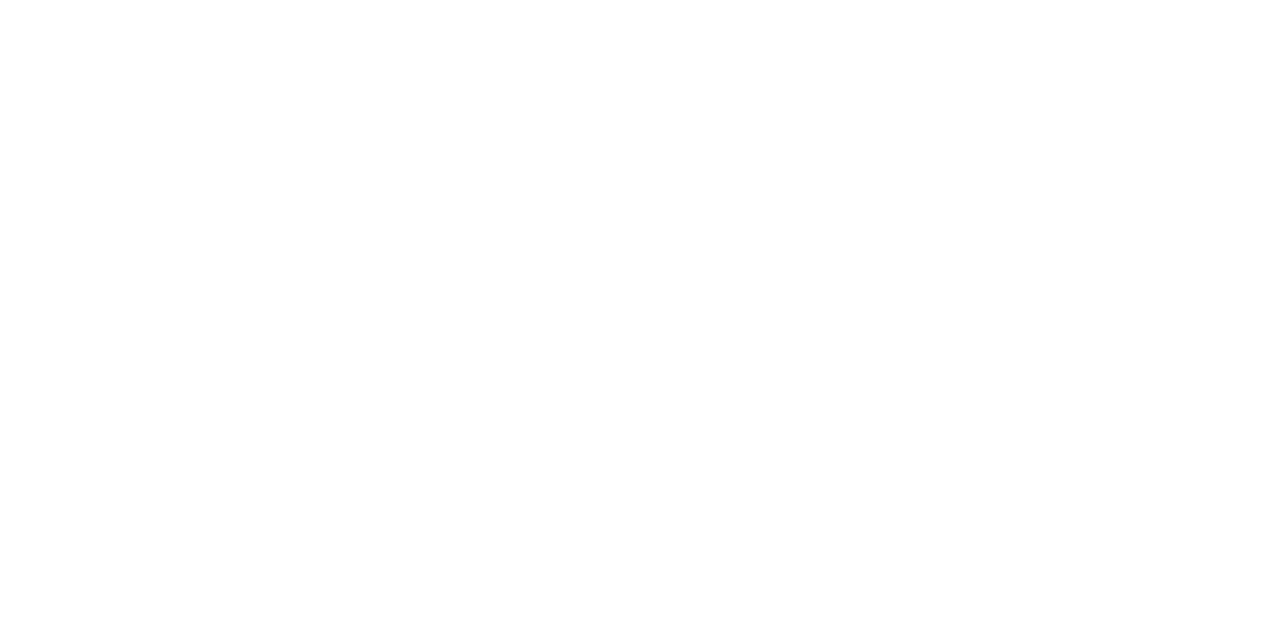
==== commit c23fa51e: "Update index.html" ====
--- a/index.html
+++ b/index.html
@@ -3,7 +3,7 @@
 
   <head>
     <meta charset="utf-8">
-    <title>[MIP实验室]</title>
+    <title>-MIP实验室-</title>
     <link rel="shortcut icon" href="https://htmlpage.cn/favicon.png">
     <style>
       @font-face {
@@ -79,7 +79,7 @@
                     <div data-wow-duration="1s" data-wow-delay="1s" class="left-content show-up header-text wow fadeInLeft">
                       <div class="row">
                         <div class="col-lg-12">
-                          <h2>视网膜<span id="iic399j" draggable="true" lang="EN-US" class="c65290">OCTA</span><span id="iubdmb" class="c65308">影像视盘视杯分割及青光眼诊断分析系统<font color="#0000FF">[MIP实验室]</font></span></h2>
+                          <h2>视网膜<span id="iic399j" draggable="true" lang="EN-US" class="c65290">OCTA</span><span id="iubdmb" class="c65308">影像视盘视杯分割及青光眼诊断分析系统<font color="#0000FF">-MIP实验室-</font></span></h2>
                           <p>Retinal OCTA Image Analysis System for Optic Disc and Cup Segmentation and Glaucoma Diagnosis.</p>
                         </div>
                         <div class="col-lg-12">
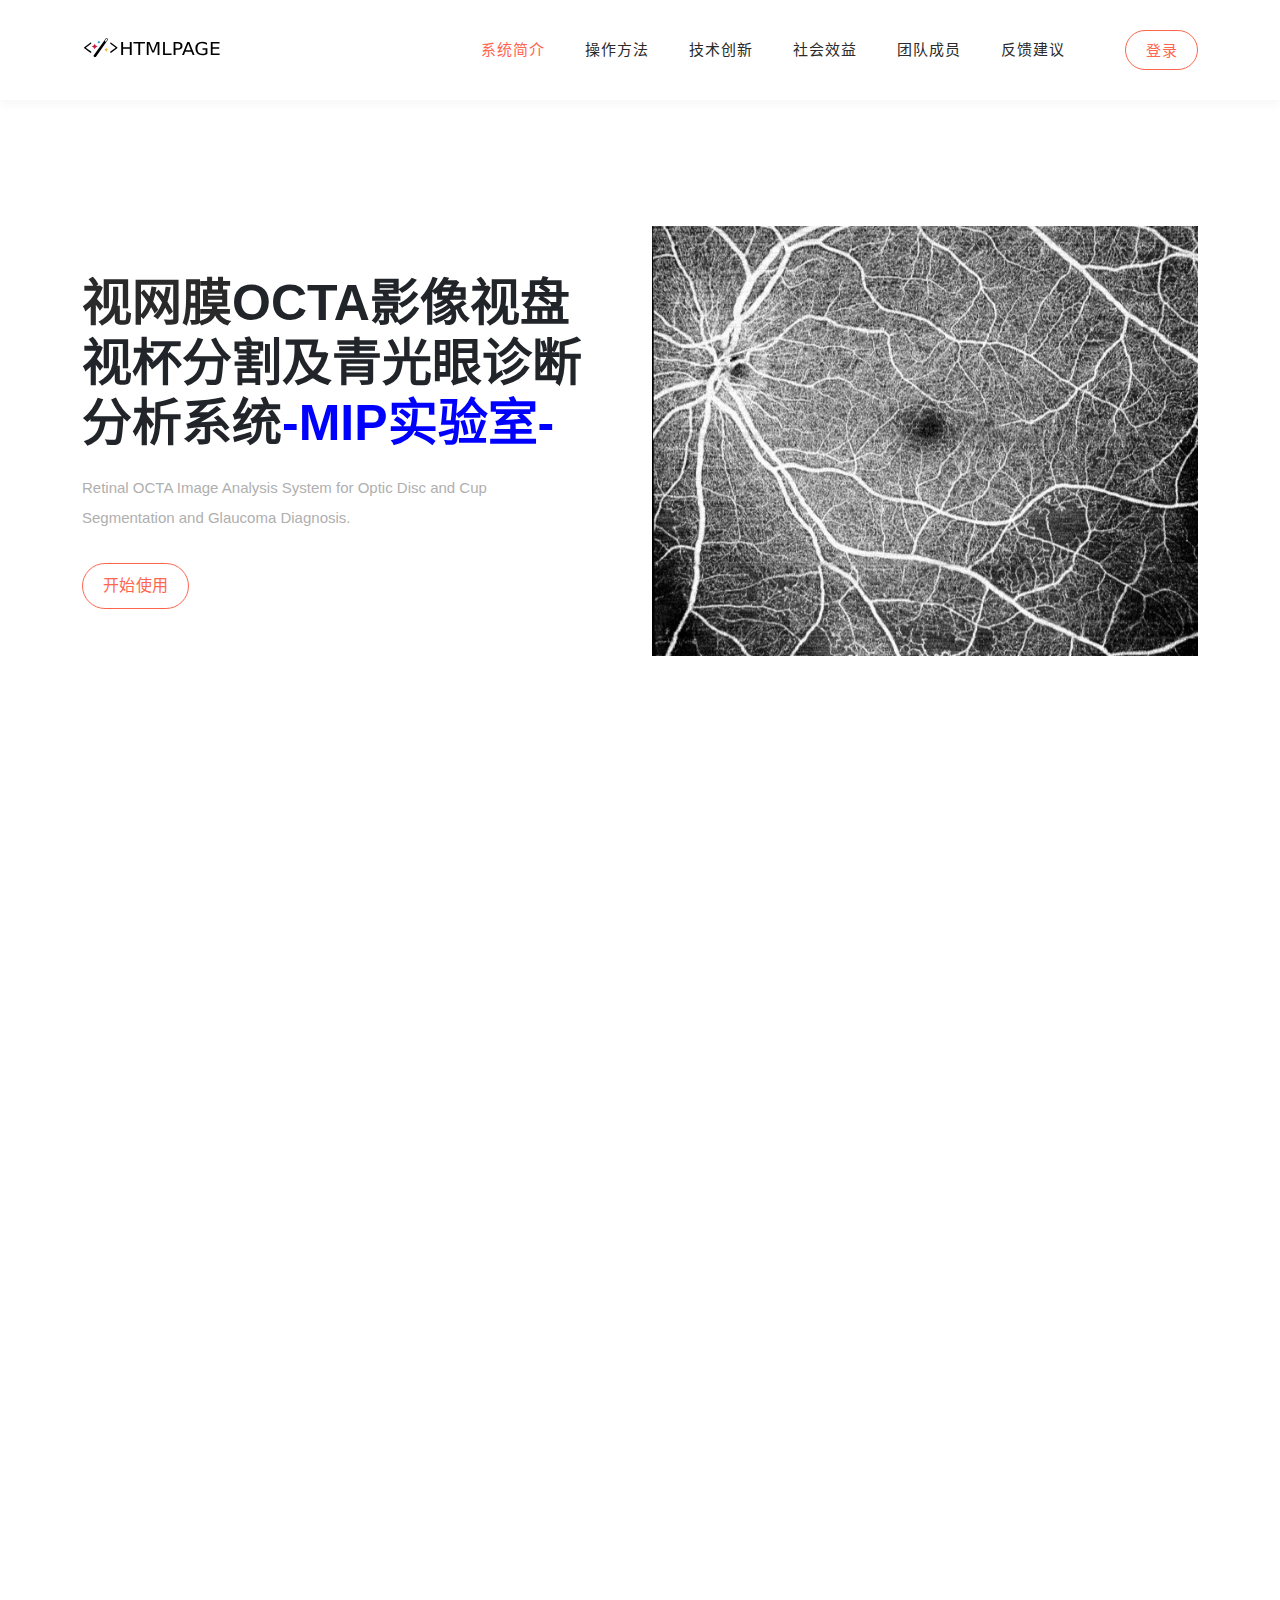
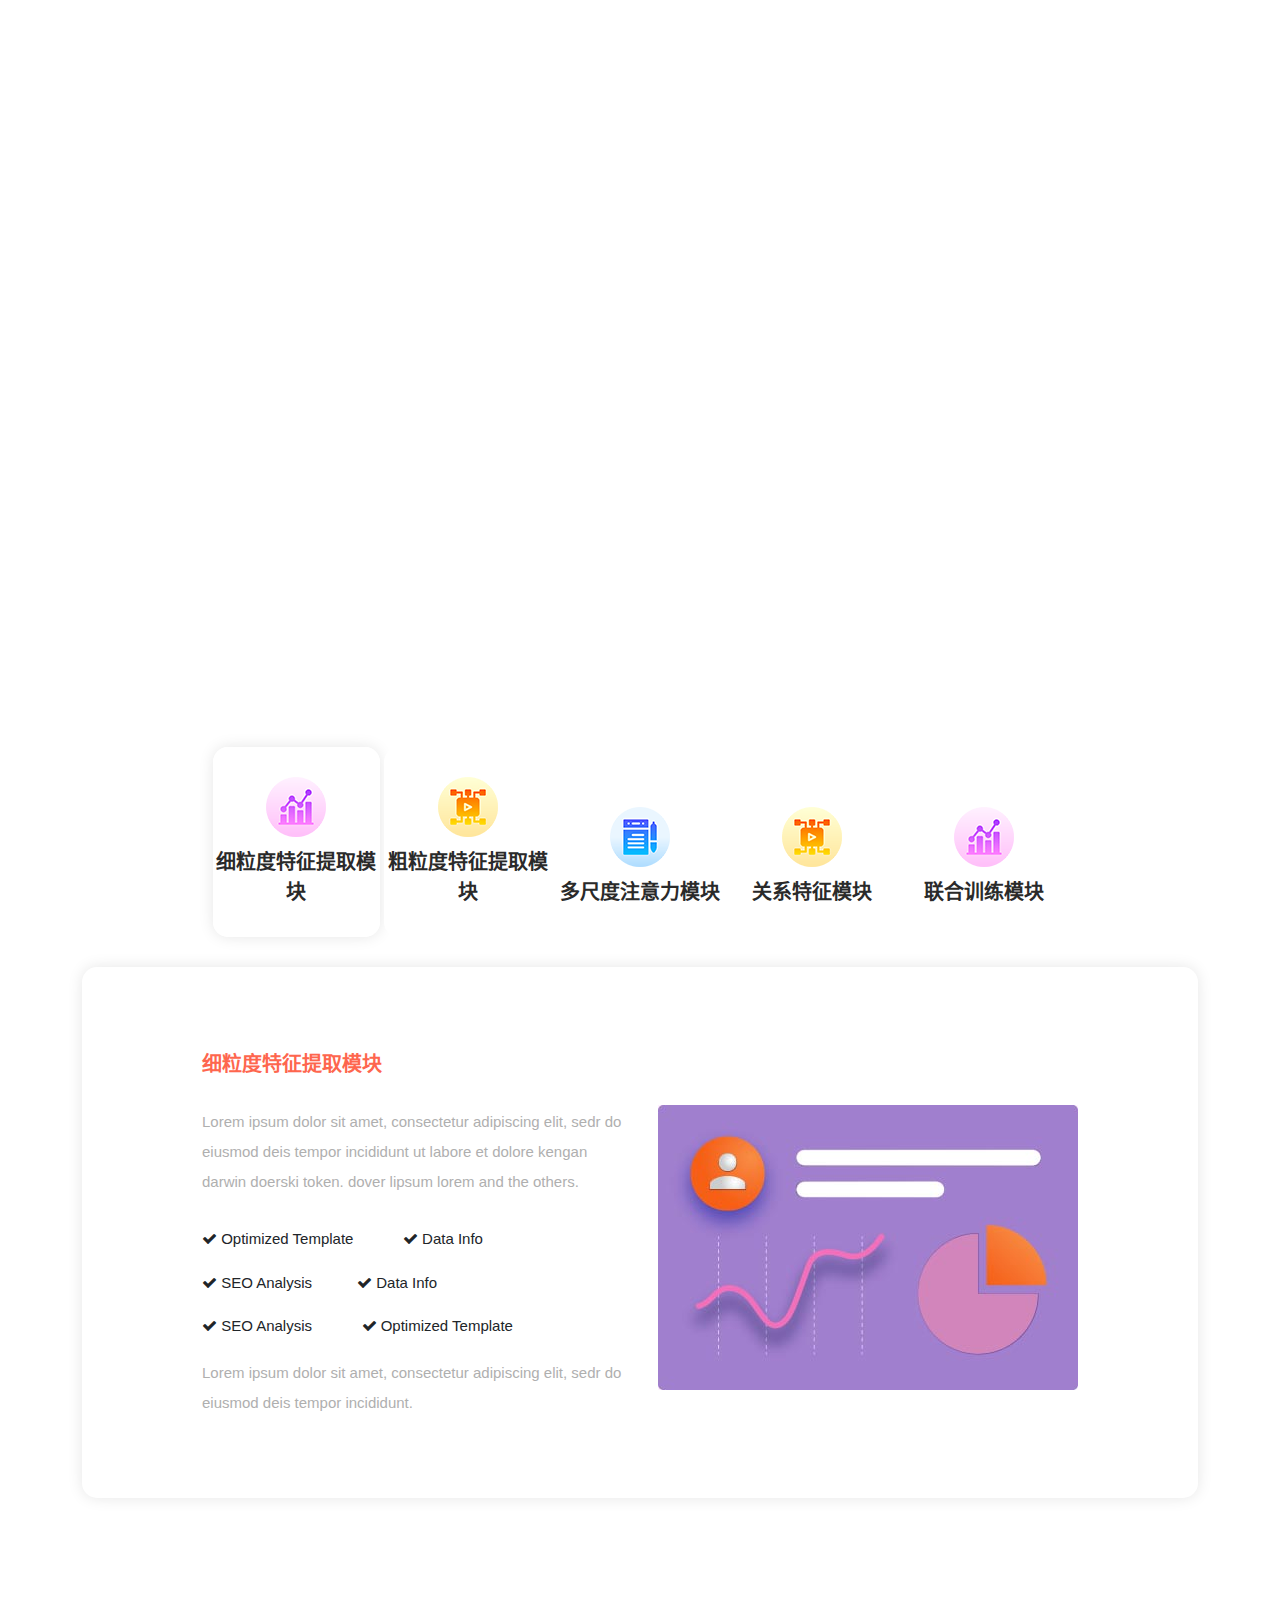
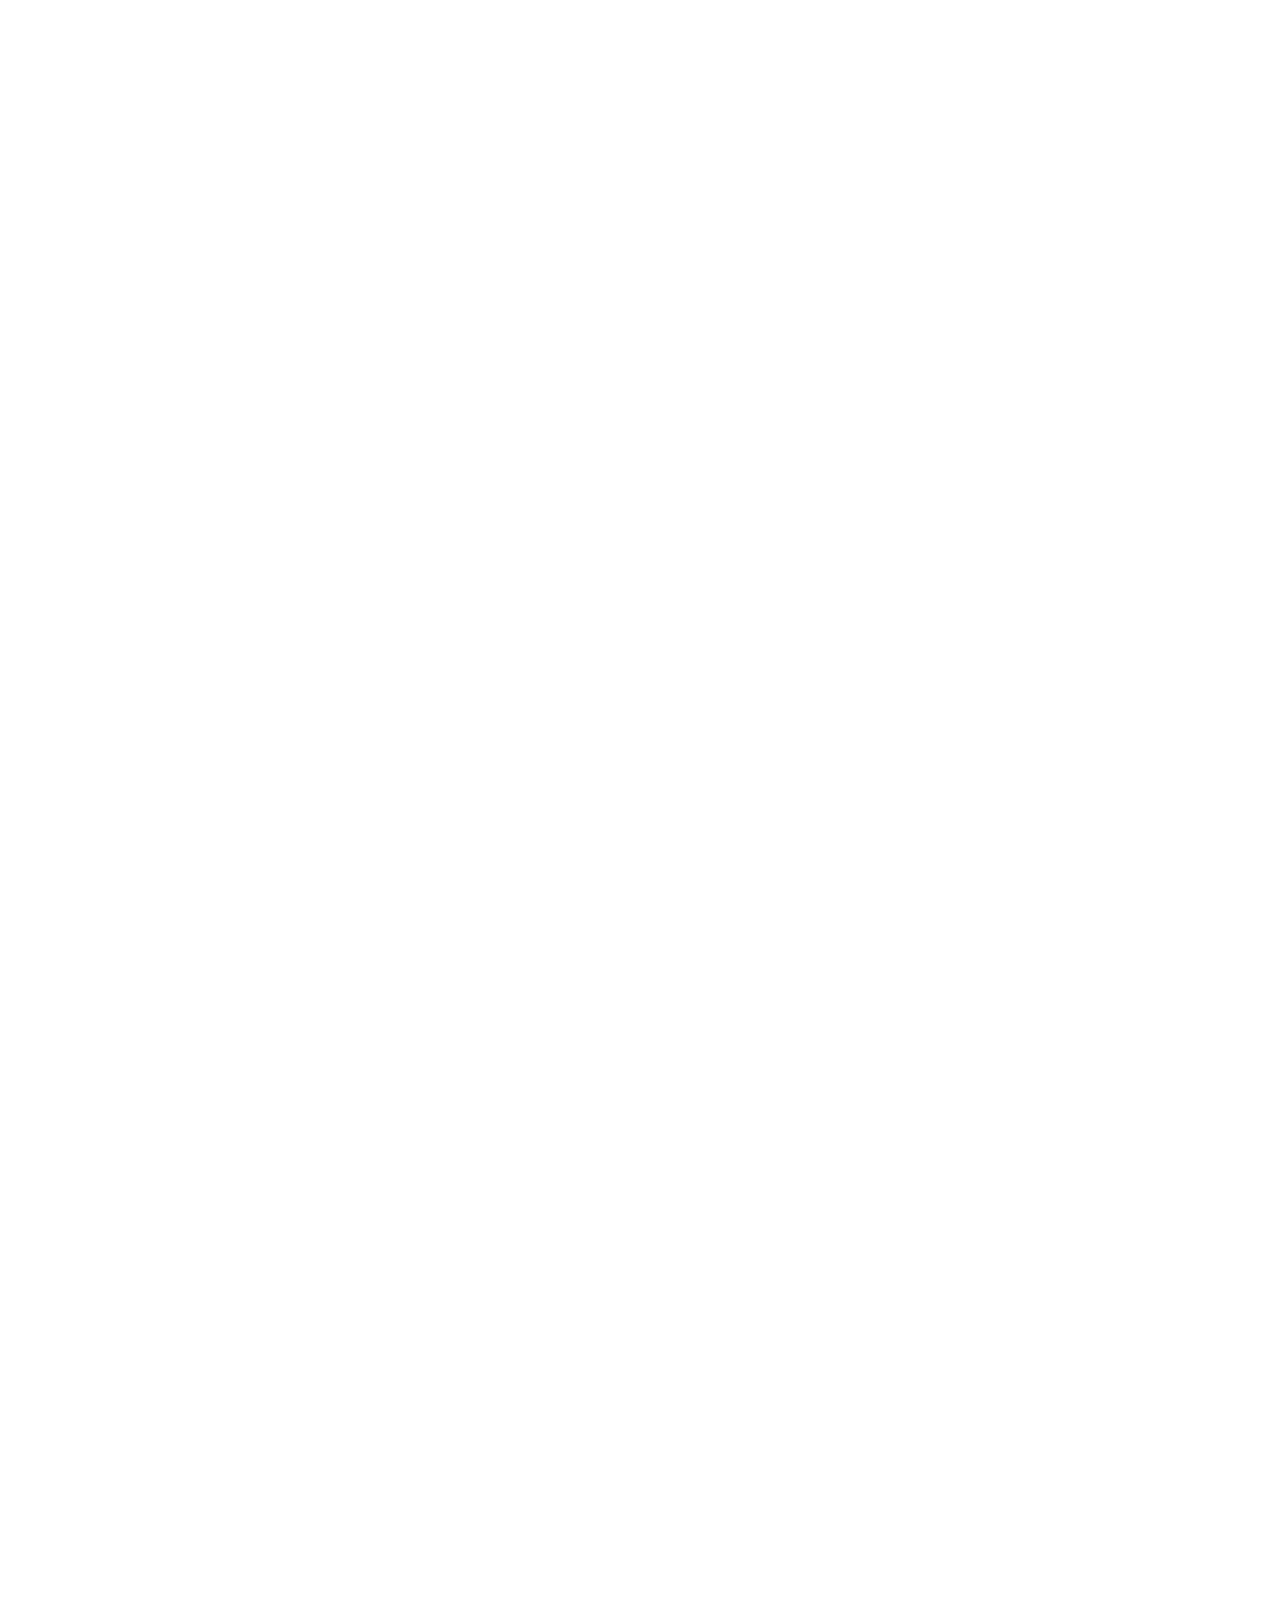
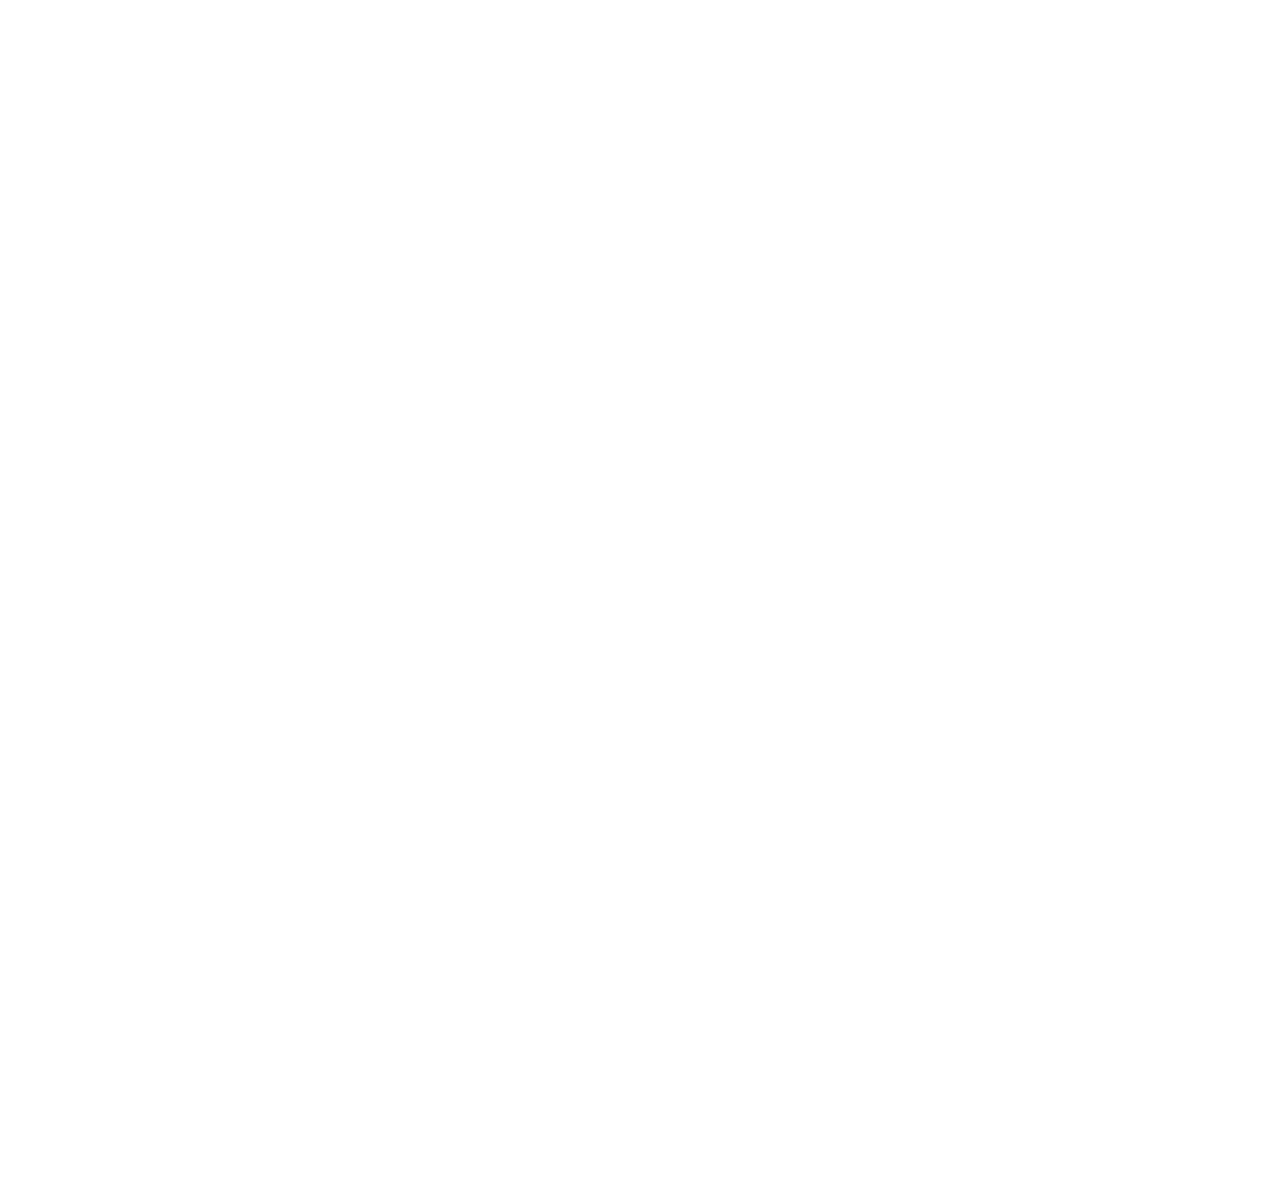
==== commit 7806f392: "Update index.html" ====
--- a/index.html
+++ b/index.html
@@ -4,7 +4,7 @@
   <head>
     <meta charset="utf-8">
     <title>-MIP实验室-</title>
-    <link rel="shortcut icon" href="https://htmlpage.cn/favicon.png">
+    <link rel="shortcut icon" href="img/logoMIP.png">
     <style>
       @font-face {
         font-family: Unicons;
@@ -89,7 +89,7 @@
                     </div>
                   </div>
                   <div class="col-lg-6">
-                    <div data-wow-duration="1s" data-wow-delay="0.5s" class="right-image wow fadeInRight"><img src="https://template-1253409072.cos.ap-guangzhou.myqcloud.com/user-upload-images/4576/645.png" alt="" /></div>
+                    <div data-wow-duration="1s" data-wow-delay="0.5s" class="right-image wow fadeInRight"><img src="img/645.png" alt="" /></div>
                   </div>
                 </div>
               </div>
@@ -102,7 +102,7 @@
               <div class="col-lg-12">
                 <div class="row">
                   <div class="col-lg-6">
-                    <div data-wow-duration="1s" data-wow-delay="0.5s" class="about-left-image wow fadeInLeft"><img src="/img/octa.jpg" alt="" /></div>
+                    <div data-wow-duration="1s" data-wow-delay="0.5s" class="about-left-image wow fadeInLeft"><img src="img/octa.jpg" alt="" /></div>
                   </div>
                   <div data-wow-duration="1s" data-wow-delay="0.5s" class="col-lg-6 align-self-center wow fadeInRight">
                     <div class="about-right-content">
@@ -129,7 +129,7 @@
               <div class="col-lg-12">
                 <div class="row">
                   <div class="col-lg-6">
-                    <div data-wow-duration="1s" data-wow-delay="0.5s" class="about-left-image wow fadeInLeft"><img src="https://template-1253409072.cos.ap-guangzhou.myqcloud.com/user-upload-images/4576/2020111614594618.jpg" alt="" /></div>
+                    <div data-wow-duration="1s" data-wow-delay="0.5s" class="about-left-image wow fadeInLeft"><img src="img/2020111614594618.jpg" alt="" /></div>
                   </div>
                   <div data-wow-duration="1s" data-wow-delay="0.5s" class="col-lg-6 align-self-center wow fadeInRight">
                     <div class="about-right-content">
@@ -198,27 +198,27 @@
                       <div class="col-lg-12">
                         <div class="menu">
                           <div class="first-thumb active">
-                            <div class="thumb"><span class="icon"><img src="images/service-icon-01.png" alt=""/></span>
+                            <div class="thumb"><span class="icon"><img src="img/service-icon-01.png" alt=""/></span>
                               细粒度特征提取模块
                             </div>
                           </div>
                           <div>
-                            <div class="thumb"><span class="icon"><img src="images/service-icon-02.png" alt=""/></span>
+                            <div class="thumb"><span class="icon"><img src="img/service-icon-02.png" alt=""/></span>
                               粗粒度特征提取模块
                             </div>
                           </div>
                           <div>
-                            <div class="thumb"><span class="icon"><img src="images/service-icon-03.png" alt=""/></span>
+                            <div class="thumb"><span class="icon"><img src="img/service-icon-03.png" alt=""/></span>
                               多尺度注意力模块
                             </div>
                           </div>
                           <div>
-                            <div class="thumb"><span class="icon"><img src="images/service-icon-04.png" alt=""/></span>
+                            <div class="thumb"><span class="icon"><img src="img/service-icon-04.png" alt=""/></span>
                               关系特征模块
                             </div>
                           </div>
                           <div class="last-thumb">
-                            <div class="thumb"><span class="icon"><img src="images/service-icon-01.png" alt=""/></span>
+                            <div class="thumb"><span class="icon"><img src="img/service-icon-01.png" alt=""/></span>
                               联合训练模块
                             </div>
                           </div>
@@ -240,7 +240,7 @@
                                     </div>
                                   </div>
                                   <div class="col-lg-6 align-self-center">
-                                    <div class="right-image"><img src="images/services-image.jpg" alt="" /></div>
+                                    <div class="right-image"><img src="img/services-image.jpg" alt="" /></div>
                                   </div>
                                 </div>
                               </div>
@@ -260,7 +260,7 @@
                                     </div>
                                   </div>
                                   <div class="col-lg-6 align-self-center">
-                                    <div class="right-image"><img src="images/services-image-02.jpg" alt="" /></div>
+                                    <div class="right-image"><img src="img/services-image-02.jpg" alt="" /></div>
                                   </div>
                                 </div>
                               </div>
@@ -280,7 +280,7 @@
                                     </div>
                                   </div>
                                   <div class="col-lg-6 align-self-center">
-                                    <div class="right-image"><img src="images/services-image-03.jpg" alt="" /></div>
+                                    <div class="right-image"><img src="img/services-image-03.jpg" alt="" /></div>
                                   </div>
                                 </div>
                               </div>
@@ -300,7 +300,7 @@
                                     </div>
                                   </div>
                                   <div class="col-lg-6 align-self-center">
-                                    <div class="right-image"><img src="images/services-image-04.jpg" alt="" /></div>
+                                    <div class="right-image"><img src="img/services-image-04.jpg" alt="" /></div>
                                   </div>
                                 </div>
                               </div>
@@ -320,7 +320,7 @@
                                     </div>
                                   </div>
                                   <div class="col-lg-6 align-self-center">
-                                    <div class="right-image"><img src="images/services-image.jpg" alt="" /></div>
+                                    <div class="right-image"><img src="img/services-image.jpg" alt="" /></div>
                                   </div>
                                 </div>
                               </div>
@@ -376,7 +376,7 @@
               </div>
               <div data-wow-duration="1s" data-wow-delay="0.3s" class="col-lg-6 show-up wow fadeInUp">
                 <div class="blog-post">
-                  <div class="thumb"><a href="#"><img src="images/blog-post-01.jpg" alt="" /></a></div>
+                  <div class="thumb"><a href="#"><img src="img/blog-post-01.jpg" alt="" /></a></div>
                   <div class="down-content"><span class="category">最佳案例</span><span class="date">03 August 2021</span><a href="#">
                       <h4>Lorem Ipsum Dolor Sit Amet, Consectetur Adelore
                         Eiusmod Tempor Incididunt</h4>
@@ -391,7 +391,7 @@
                   <div class="row">
                     <div class="col-lg-12">
                       <div class="post-item">
-                        <div class="thumb"><a href="#"><img src="images/blog-post-02.jpg" alt="" /></a></div>
+                        <div class="thumb"><a href="#"><img src="img/blog-post-02.jpg" alt="" /></a></div>
                         <div class="right-content"><span class="category">论文</span><span class="date">24 September 2021</span><a href="#">
                             <h4> Fei Ma; Shengbo Wang; Cuixia Dai; Fumin Qi; Jing Meng，A new retinal OCT‐angiography diabetic retinopathy dataset for segmentation and DR grading，Journal of Biophotonics（SCI二区），DOI: 10.1002/jbio.202300052，2023.11 </h4>
                           </a>
@@ -401,7 +401,7 @@
                     </div>
                     <div class="col-lg-12">
                       <div class="post-item">
-                        <div class="thumb"><a href="#"><img src="images/blog-post-03.jpg" alt="" /></a></div>
+                        <div class="thumb"><a href="#"><img src="img/blog-post-03.jpg" alt="" /></a></div>
                         <div class="right-content"><span class="category">发明专利</span><span class="date">24 September 2021</span><a href="#">
                             <h4>一种基于标签块和像素空间加权的二值化分割方法，马飞;王升波;李颖;孟静;赵景秀;张元科;程荣花，申请(专利)号：CN202211206973.1</h4>
                           </a>
@@ -411,7 +411,7 @@
                     </div>
                     <div class="col-lg-12">
                       <div class="post-item last-post-item">
-                        <div class="thumb"><a href="#"><img src="images/blog-post-04.jpg" alt="" /></a></div>
+                        <div class="thumb"><a href="#"><img src="img/blog-post-04.jpg" alt="" /></a></div>
                         <div class="right-content"><span class="category">软著</span><span class="date">24 September 2021</span><a href="#">
                             <h4>(1)	DR图像管理系统，李思恩，王升波，马飞，登记号：2023SR0830643</h4>
                           </a>
@@ -439,7 +439,7 @@
                 <form id="contact-2" action="" method="post">
                   <div class="row">
                     <div class="col-lg-12">
-                      <div class="contact-dec"><img src="images/contact-dec-v2.png" alt="" /></div>
+                      <div class="contact-dec"><img src="img/contact-dec-v2.png" alt="" /></div>
                     </div>
                     <div class="col-lg-5">
                       <div id="map" class="c62412">
@@ -451,17 +451,17 @@
                         <div class="row">
                           <div class="col-lg-4">
                             <div class="info-post">
-                              <div class="icon"><img src="images/phone-icon.png" alt="" /><a href="#">010-020-0340</a></div>
+                              <div class="icon"><img src="img/phone-icon.png" alt="" /><a href="#">010-020-0340</a></div>
                             </div>
                           </div>
                           <div class="col-lg-4">
                             <div class="info-post">
-                              <div class="icon"><img src="images/email-icon.png" alt="" /><a href="#">our@email.com</a></div>
+                              <div class="icon"><img src="img/email-icon.png" alt="" /><a href="#">our@email.com</a></div>
                             </div>
                           </div>
                           <div class="col-lg-4">
                             <div class="info-post">
-                              <div class="icon"><img src="images/location-icon.png" alt="" /><a href="#">123 Rio de Janeiro</a></div>
+                              <div class="icon"><img src="img/location-icon.png" alt="" /><a href="#">123 Rio de Janeiro</a></div>
                             </div>
                           </div>
                           <div class="col-lg-6">
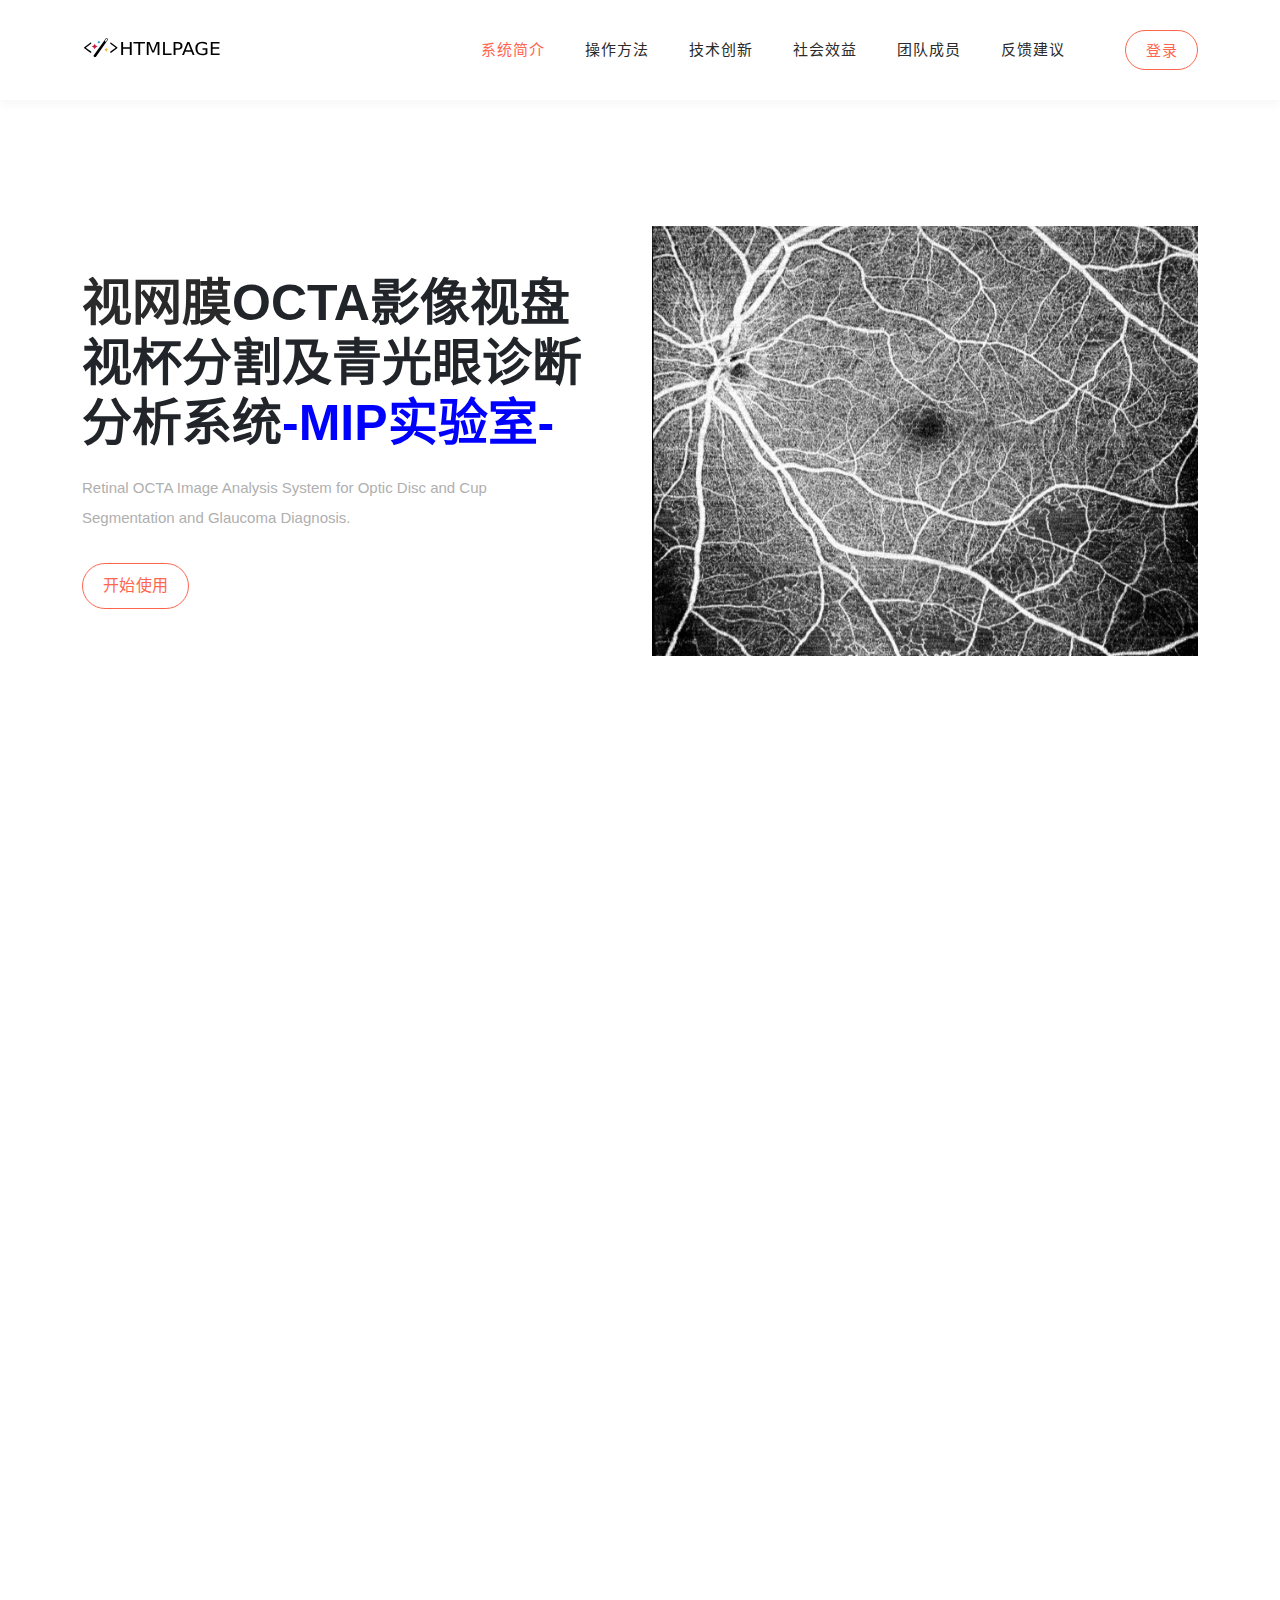
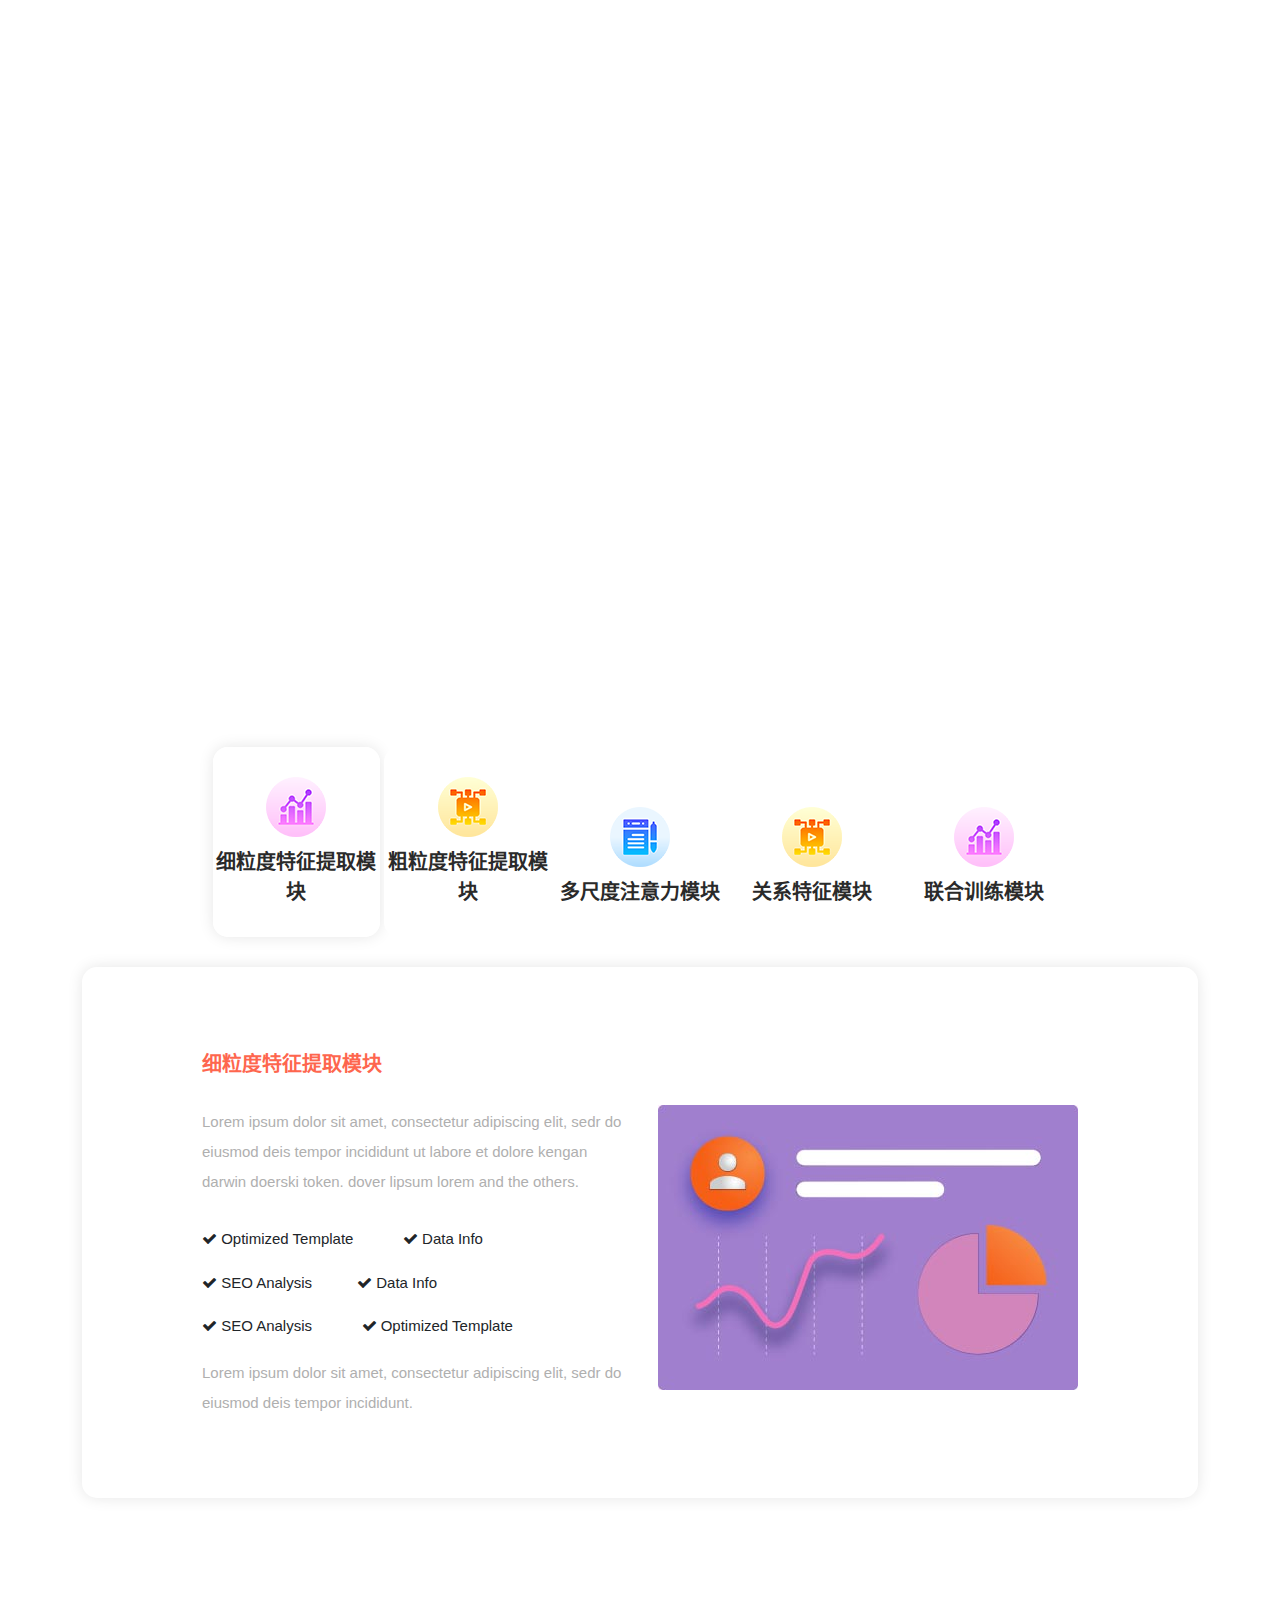
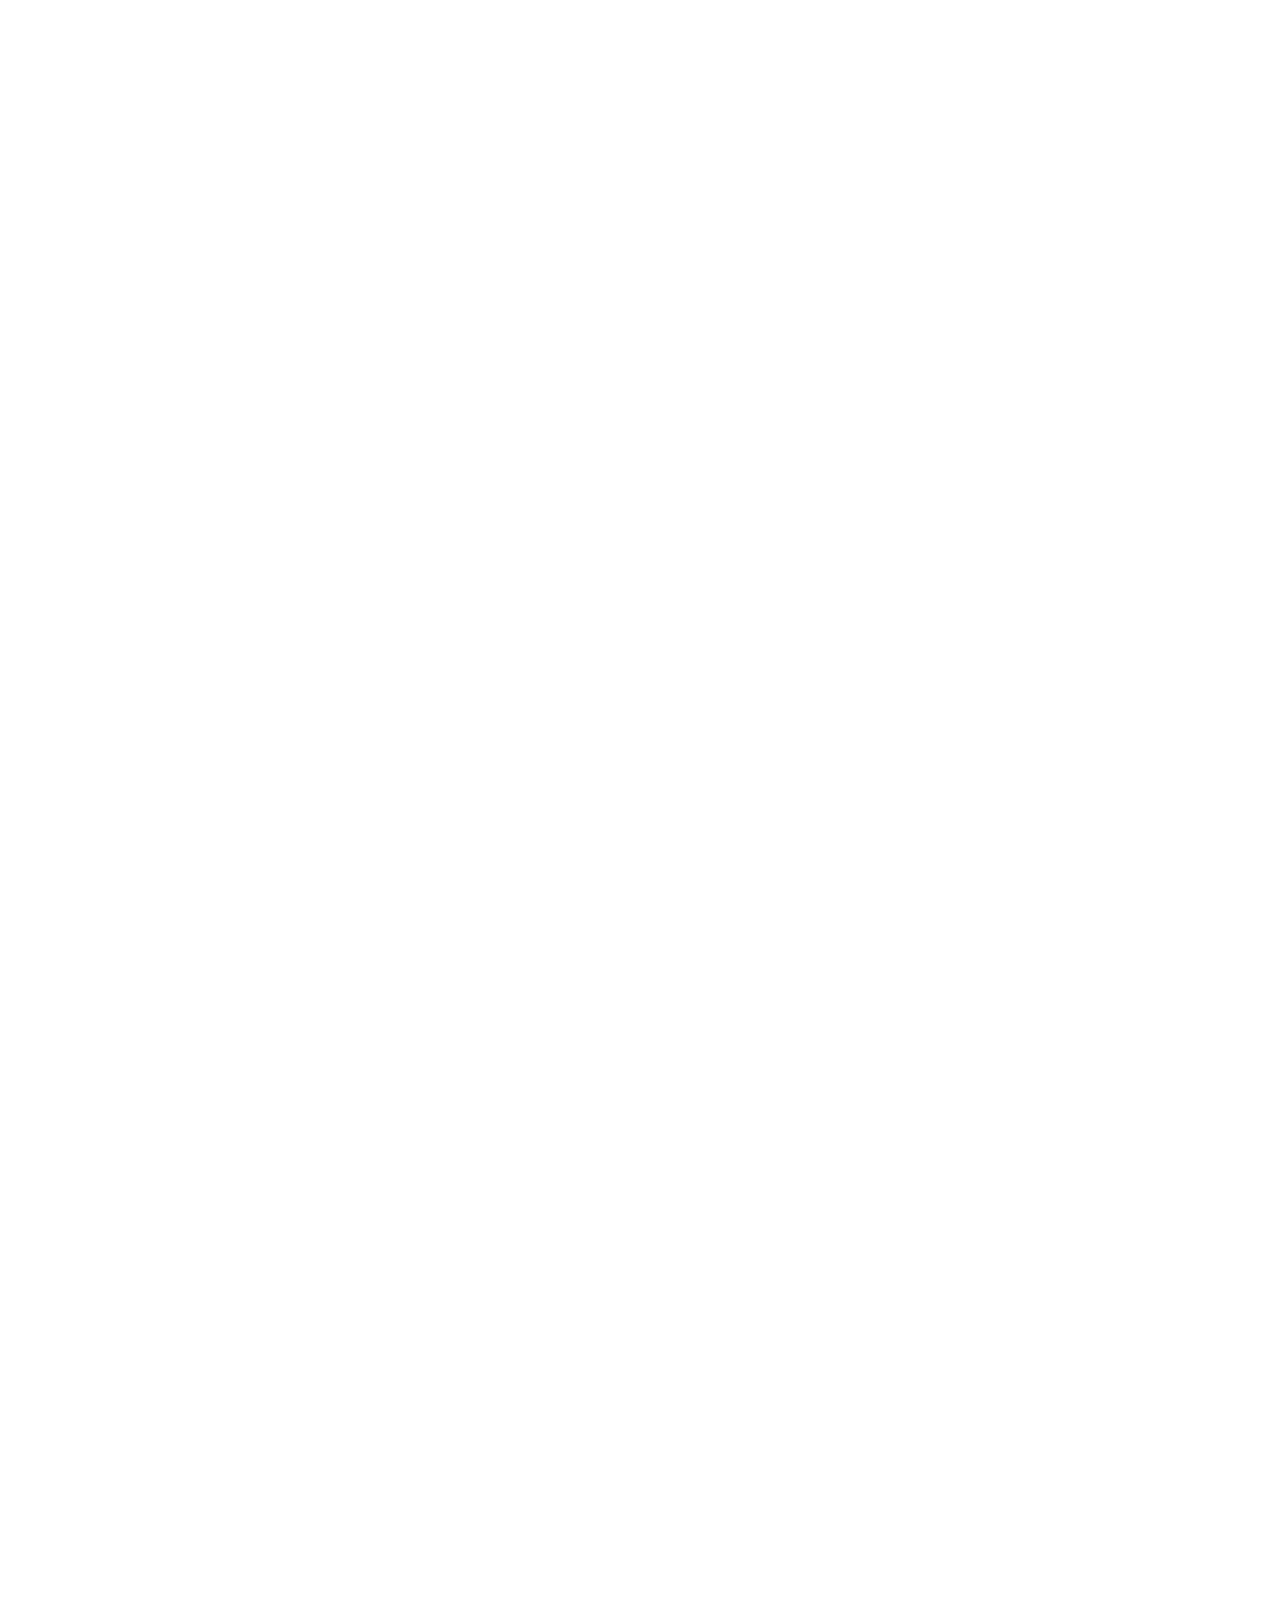
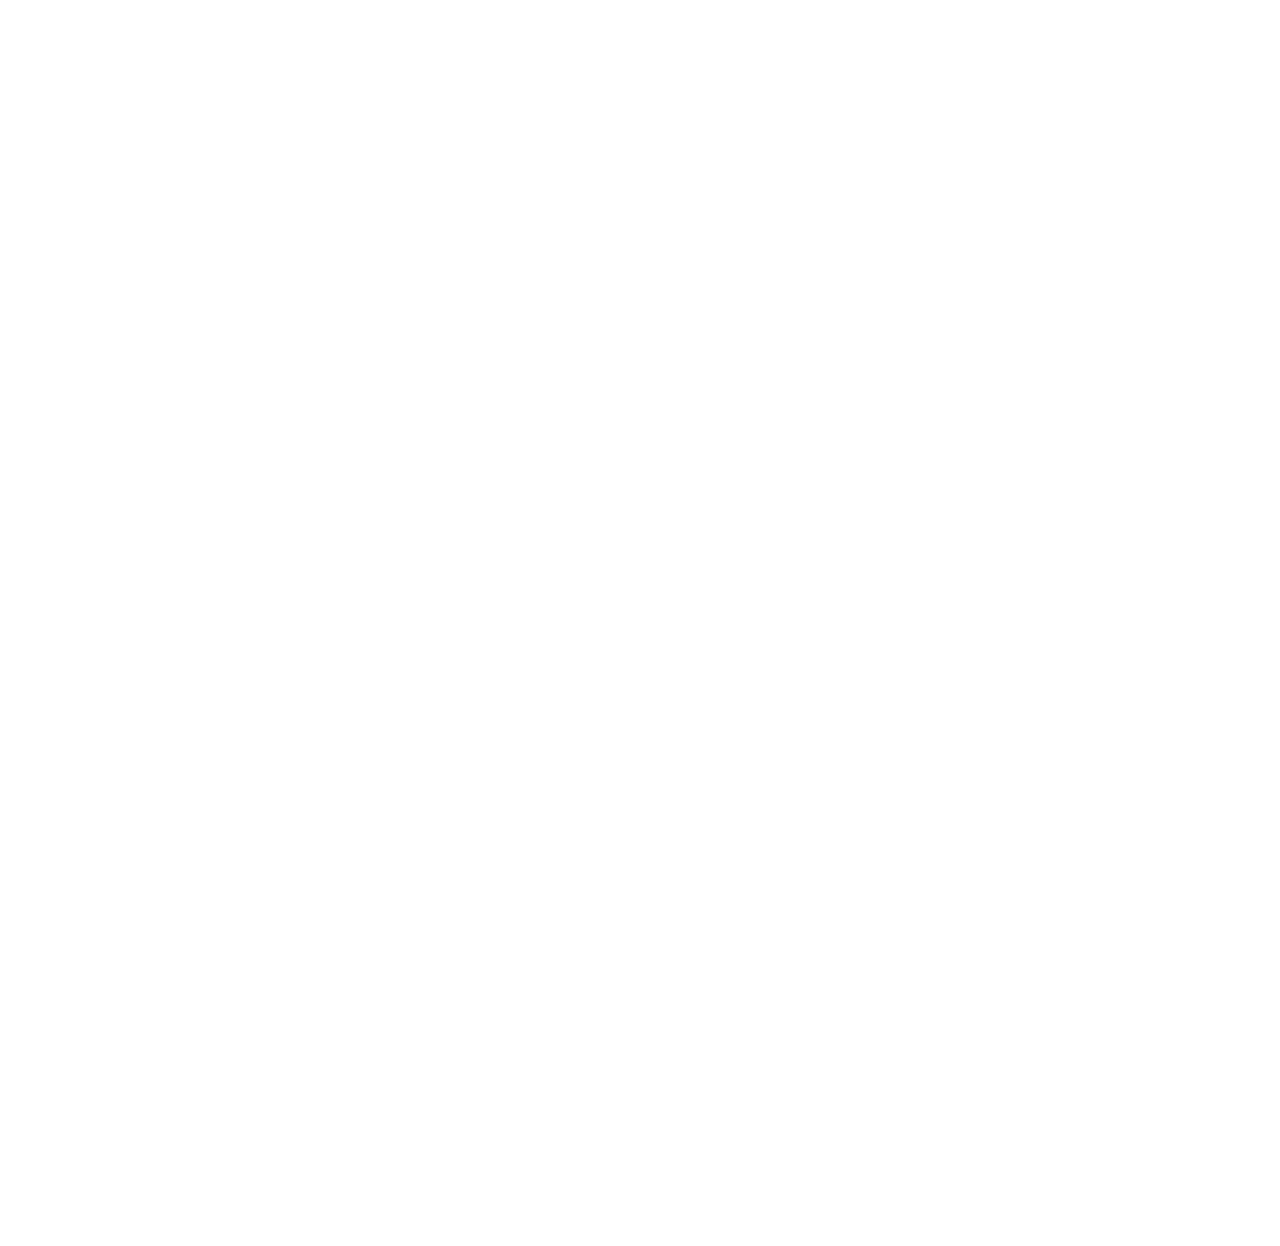
==== commit 94f51b0b: "Update index.html" ====
--- a/index.html
+++ b/index.html
@@ -451,17 +451,17 @@
                         <div class="row">
                           <div class="col-lg-4">
                             <div class="info-post">
-                              <div class="icon"><img src="img/phone-icon.png" alt="" /><a href="#">010-020-0340</a></div>
+                              <div class="icon"><img src="img/phone-icon.png" alt="" /><a href="#">0633-01036988</a></div>
                             </div>
                           </div>
                           <div class="col-lg-4">
                             <div class="info-post">
-                              <div class="icon"><img src="img/email-icon.png" alt="" /><a href="#">our@email.com</a></div>
+                              <div class="icon"><img src="img/email-icon.png" alt="" /><a href="#">mafei0603(at)163.com</a></div>
                             </div>
                           </div>
                           <div class="col-lg-4">
                             <div class="info-post">
-                              <div class="icon"><img src="img/location-icon.png" alt="" /><a href="#">123 Rio de Janeiro</a></div>
+                              <div class="icon"><img src="img/location-icon.png" alt="" /><a href="#">Qufu Normal University, Shangdong</a></div>
                             </div>
                           </div>
                           <div class="col-lg-6">
